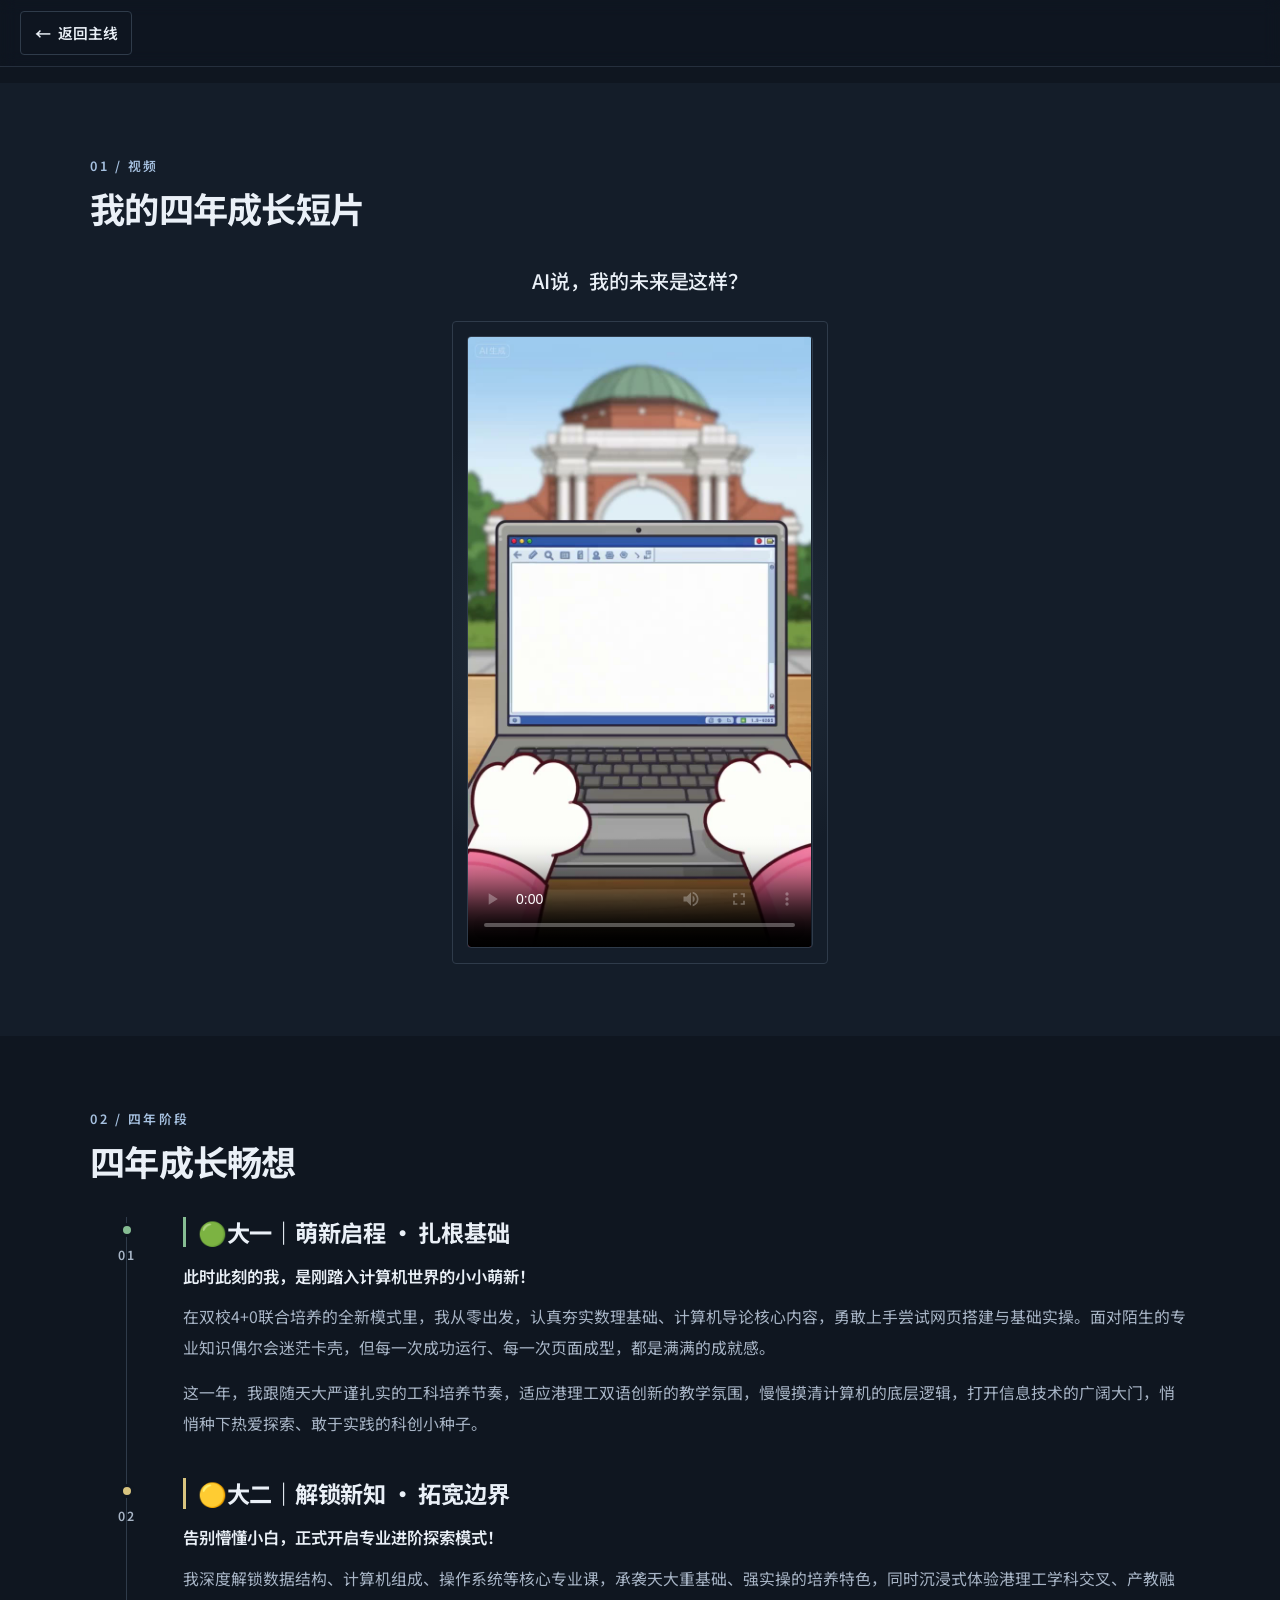
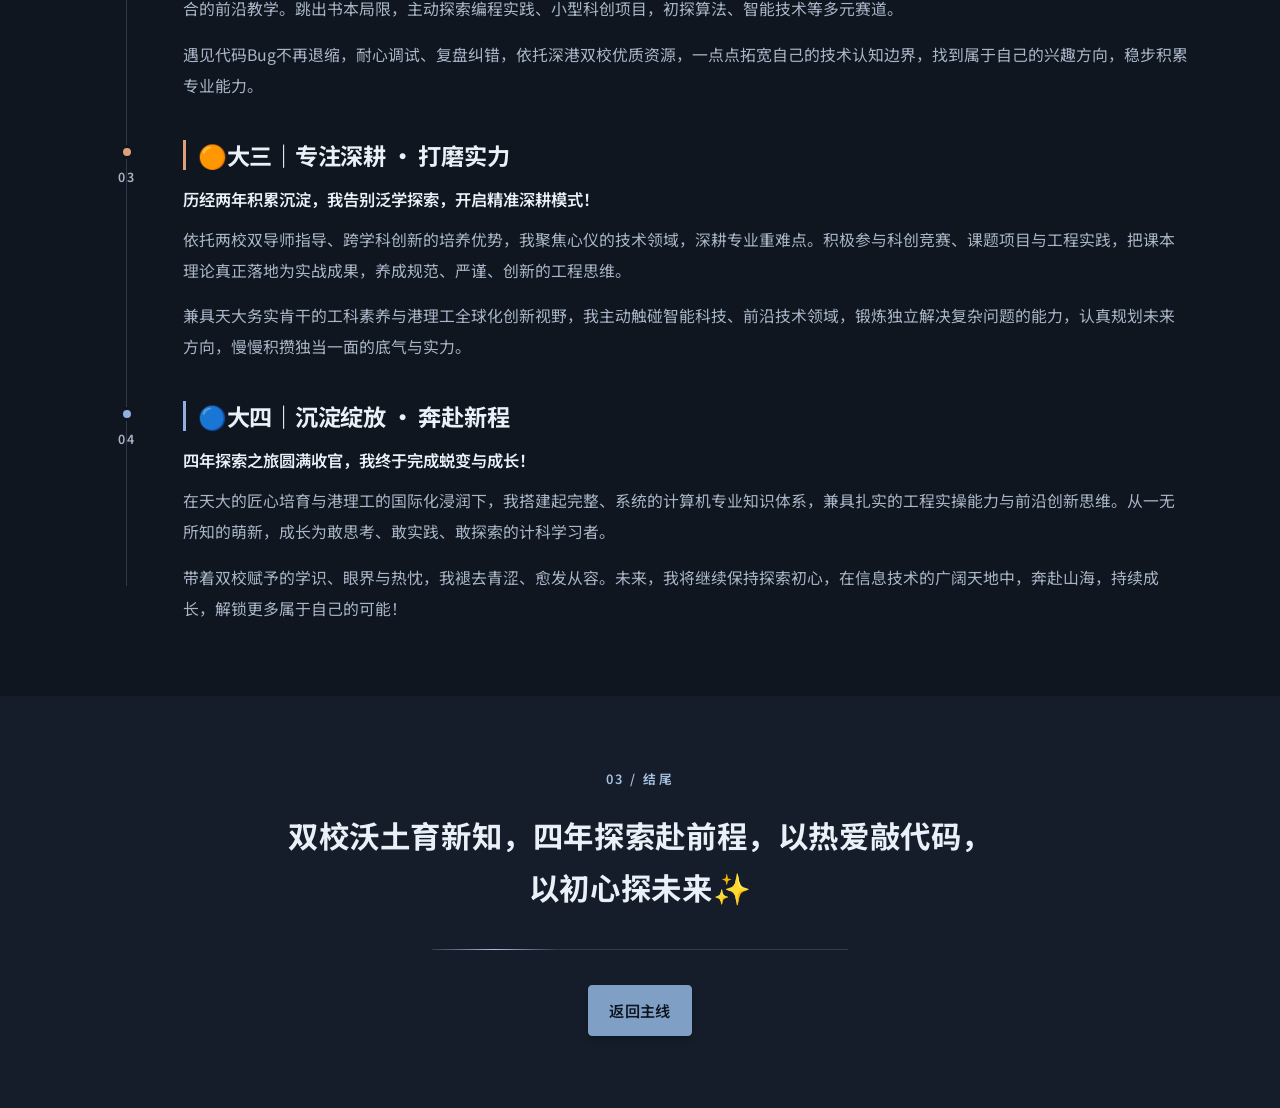
==== journey.html @ b1a8c742 "publish: V3 站点（首页含私密反馈入口） 由源代码仓库 tools/publish_site.py 按白名单组装并体检后推送： 只包含浏览器实际需要的文件，源代码、课程文档、素材归档与过程记" ====
<!DOCTYPE html>
<html lang="zh-CN">
<head>
  <meta charset="UTF-8">
  <meta name="viewport" content="width=device-width, initial-scale=1.0">
  <meta name="description" content="我的计科四年探索之旅：一段从大一萌新到大四绽放的成长畅想（成长短片 + 四年阶段介绍 + 结尾短句）。">
  <title>我的计科四年探索之旅✨ · 温梓君</title>
  <!-- Web Font：与主页面同一套（离线时回退系统字体） -->
  <link rel="preconnect" href="https://fonts.googleapis.com">
  <link rel="preconnect" href="https://fonts.gstatic.com" crossorigin>
  <link href="https://fonts.googleapis.com/css2?family=Noto+Sans+SC:wght@400;500;700;800;900&display=swap" rel="stylesheet">
  <!-- 主题首帧：与主页面共用 localStorage 的 site-theme 一个键，从主线「穿越」过来不闪色；
       副页面不设独立主题开关，主题始终跟随主线的当前选择 -->
  <script>
    (function () {
      try {
        if (localStorage.getItem("site-theme") === "light") {
          document.documentElement.setAttribute("data-theme", "light");
        }
      } catch (e) {
        /* 隐私模式 / 存储被禁用：保持默认深色 */
      }
    })();
  </script>
  <link rel="stylesheet" href="css/style.css">
  <link rel="stylesheet" href="css/journey.css">
</head>
<body class="jbody">

  <!-- 「穿越」入场柔光（纯装饰层）：动画失败时默认不可见，不会遮挡内容 -->
  <div class="jwarp" aria-hidden="true"></div>

  <!-- ========== 顶部吸顶条 ==========
       本页不在主线导航内，也没有任何指向主线其他板块的链接；
       唯一出口 = 这里的「返回主线」按钮（结尾区另有一处同款按钮）；
       按用户指示：顶栏不再显示页面标题文字，只留返回按钮 + 进度条 -->
  <div class="jbar">
    <a class="jbar__back" href="index.html#timeline">
      <span class="jbar__arrow" aria-hidden="true">←</span>返回主线
    </a>
    <span class="jprogress" id="jProgress" aria-hidden="true"></span>
  </div>

  <main class="jmain">

    <!-- ========== ① 视频（先生成 / 先展示） ========== -->
    <section class="jsec jsec--video" aria-label="四年成长短片">
      <div class="jsec__inner">
        <header class="jsec__head" data-reveal>
          <p class="jsec__step">01 / 视频</p>
          <h1 class="jsec__title">我的四年成长短片</h1>
        </header>

        <!-- 视频上方的一句引子（按用户指示新增） -->
        <p class="jvideo__say" data-reveal>AI说，我的未来是这样？</p>

        <figure class="jvideo" data-reveal>
          <div class="jvideo__frame">
            <video class="jvideo__el" controls preload="metadata" playsinline
              poster="assets/journey/journey-poster.jpg"
              aria-label="我的计科四年成长之路动画短片，30 秒，含音轨">
              <source src="assets/journey/journey-4years.mp4" type="video/mp4">
              你的浏览器不支持 HTML5 视频播放；可<a href="assets/journey/journey-4years.mp4">直接打开视频文件</a>观看。
            </video>
          </div>
        </figure>
      </div>
    </section>

    <!-- ========== ② 四年阶段介绍（文案逐字取自用户提供的原文） ========== -->
    <section class="jsec jsec--stages" aria-label="四年成长畅想">
      <div class="jsec__inner">
        <header class="jsec__head" data-reveal>
          <p class="jsec__step">02 / 四年阶段</p>
          <h2 class="jsec__title">四年成长畅想</h2>
        </header>

        <div class="jstages">

          <article class="jstage" data-grade="1" data-reveal>
            <div class="jstage__rail" aria-hidden="true">
              <span class="jstage__dot"></span>
              <span class="jstage__year">01</span>
            </div>
            <div class="jstage__body">
              <h3 class="jstage__title">🟢大一｜萌新启程 · 扎根基础</h3>
              <p class="jstage__lead">此时此刻的我，是刚踏入计算机世界的小小萌新！</p>
              <p class="jstage__text">在双校4+0联合培养的全新模式里，我从零出发，认真夯实数理基础、计算机导论核心内容，勇敢上手尝试网页搭建与基础实操。面对陌生的专业知识偶尔会迷茫卡壳，但每一次成功运行、每一次页面成型，都是满满的成就感。</p>
              <p class="jstage__text">这一年，我跟随天大严谨扎实的工科培养节奏，适应港理工双语创新的教学氛围，慢慢摸清计算机的底层逻辑，打开信息技术的广阔大门，悄悄种下热爱探索、敢于实践的科创小种子。</p>
            </div>
          </article>

          <article class="jstage" data-grade="2" data-reveal>
            <div class="jstage__rail" aria-hidden="true">
              <span class="jstage__dot"></span>
              <span class="jstage__year">02</span>
            </div>
            <div class="jstage__body">
              <h3 class="jstage__title">🟡大二｜解锁新知 · 拓宽边界</h3>
              <p class="jstage__lead">告别懵懂小白，正式开启专业进阶探索模式！</p>
              <p class="jstage__text">我深度解锁数据结构、计算机组成、操作系统等核心专业课，承袭天大重基础、强实操的培养特色，同时沉浸式体验港理工学科交叉、产教融合的前沿教学。跳出书本局限，主动探索编程实践、小型科创项目，初探算法、智能技术等多元赛道。</p>
              <p class="jstage__text">遇见代码Bug不再退缩，耐心调试、复盘纠错，依托深港双校优质资源，一点点拓宽自己的技术认知边界，找到属于自己的兴趣方向，稳步积累专业能力。</p>
            </div>
          </article>

          <article class="jstage" data-grade="3" data-reveal>
            <div class="jstage__rail" aria-hidden="true">
              <span class="jstage__dot"></span>
              <span class="jstage__year">03</span>
            </div>
            <div class="jstage__body">
              <h3 class="jstage__title">🟠大三｜专注深耕 · 打磨实力</h3>
              <p class="jstage__lead">历经两年积累沉淀，我告别泛学探索，开启精准深耕模式！</p>
              <p class="jstage__text">依托两校双导师指导、跨学科创新的培养优势，我聚焦心仪的技术领域，深耕专业重难点。积极参与科创竞赛、课题项目与工程实践，把课本理论真正落地为实战成果，养成规范、严谨、创新的工程思维。</p>
              <p class="jstage__text">兼具天大务实肯干的工科素养与港理工全球化创新视野，我主动触碰智能科技、前沿技术领域，锻炼独立解决复杂问题的能力，认真规划未来方向，慢慢积攒独当一面的底气与实力。</p>
            </div>
          </article>

          <article class="jstage" data-grade="4" data-reveal>
            <div class="jstage__rail" aria-hidden="true">
              <span class="jstage__dot"></span>
              <span class="jstage__year">04</span>
            </div>
            <div class="jstage__body">
              <h3 class="jstage__title">🔵大四｜沉淀绽放 · 奔赴新程</h3>
              <p class="jstage__lead">四年探索之旅圆满收官，我终于完成蜕变与成长！</p>
              <p class="jstage__text">在天大的匠心培育与港理工的国际化浸润下，我搭建起完整、系统的计算机专业知识体系，兼具扎实的工程实操能力与前沿创新思维。从一无所知的萌新，成长为敢思考、敢实践、敢探索的计科学习者。</p>
              <p class="jstage__text">带着双校赋予的学识、眼界与热忱，我褪去青涩、愈发从容。未来，我将继续保持探索初心，在信息技术的广阔天地中，奔赴山海，持续成长，解锁更多属于自己的可能！</p>
            </div>
          </article>

        </div>
      </div>
    </section>

    <!-- ========== ③ 结尾短句 ========== -->
    <section class="jsec jsec--outro" aria-label="结尾短句">
      <div class="jsec__inner">
        <div class="joutro">
          <p class="joutro__mark">03 / 结尾</p>
          <p class="joutro__text" data-reveal>双校沃土育新知，四年探索赴前程，以热爱敲代码，以初心探未来✨</p>
          <div class="joutro__beam" aria-hidden="true"></div>
          <p class="joutro__back" data-reveal>
            <a class="btn btn--primary" href="index.html#timeline">返回主线</a>
          </p>
        </div>
      </div>
    </section>

  </main>

  <script src="js/journey.js"></script>
</body>
</html>
---- css/style.css ----
/* ============================================================
   V1-MVP · 温梓君个人主页样式表
   风格：硬朗块状直角 · 黑白高对比 · 深色优先 + 亮色切换
   强调色：低饱和冷蓝 · 超大粗体标题 · 移动优先响应式
   Web Font：Noto Sans SC（多字重区分标题与正文）
   ============================================================ */

/* ---------- 主题变量：深色（默认） ----------
   冷蓝灰配色系统：底色为深蓝灰（不用纯黑），由沉到亮的层次依次为
   横幅 < 页面 < 交替区块 < 卡片 < 次级面，越靠上层越亮，卡片与页面拉开明显层次。
   强调色全站唯一：低饱和冷蓝。 */
:root {
  /* 层次底色（由沉到亮） */
  --color-banner-bg: #0b1119;      /* 顶部横幅：比页面再沉一档 */
  --color-bg: #0f1620;             /* 页面底：深蓝灰，非纯黑 */
  --color-bg-alt: #141d29;         /* 交替区块底 */
  --color-surface: #1c2735;        /* 卡片面：明显亮于页面底，形成层次 */
  --color-surface-2: #293645;      /* 次级面：导航悬停/气泡/头像等更凸出层 */

  /* 文字 */
  --color-text: #eaf0f7;           /* 正文：冷白，非纯白 */
  --color-text-muted: #a8b5c6;     /* 次要文字：冷灰蓝，强光可读 */

  /* 描边与阴影颜色（颜色一律走变量，亮暗主题自动切换） */
  --color-border: #2f3b4a;              /* 冷蓝灰描边 */
  --color-shadow: rgba(5, 10, 18, 0.45);        /* 深阴影：最大浮起感的扩散层 */
  --color-shadow-soft: rgba(5, 10, 18, 0.26);   /* 柔和阴影：主投影色 */
  --color-shadow-soft-2: rgba(5, 10, 18, 0.16); /* 柔和阴影：扩散色 */

  /* 强调色：低饱和冷蓝，全站唯一强调色 */
  --color-accent: #7fa0c4;
  --color-accent-strong: #a6c1e0;
  --color-accent-text: #dbe7f6;    /* 横幅文字（压在深底上） */
  --color-on-accent: #0e1621;      /* 强调色作底时的前景色 */

  /* 「关于我」四卡色相（轮12）：四个低饱和色相，只用在卡片描边 / 图标 / 悬停铺底上，
     不进入正文文字层级；亮色主题另有一套更深的取值，保证浅底与反色后可读。 */
  --about-hue-1: #a6c1e0;          /* 冷蓝：与全站强调色同族 */
  --about-hue-2: #a3c6c0;          /* 青灰 */
  --about-hue-3: #bdb4d8;          /* 淡紫灰 */
  --about-hue-4: #d3c49f;          /* 砂金灰 */

  /* 「四年探索之旅」四级标识色（轮19 副页面 journey.html）：对应四个阶段的 emoji 色相
     （🟢大一新绿 / 🟡大二暖黄 / 🟠大三橙 / 🔵大四冷蓝），只用于阶段节点圆点、
     时间刻度与阶段小标题描边，不进入正文文字层级（与 --about-hue-* 同一策略）；
     亮色主题另取更深一档，保证浅底上对比度可读。 */
  --grade-1: #86bd93;              /* 大一：新绿 */
  --grade-2: #d8c47f;              /* 大二：暖黄 */
  --grade-3: #dda079;              /* 大三：橙 */
  --grade-4: #93aee0;              /* 大四：冷蓝 */

  /* 首屏光晕与遮罩（均取自冷蓝灰，不用纯黑） */
  --color-glow: rgba(127, 160, 196, 0.30);      /* 首屏主光晕（第一层，略强但仍很弱） */
  --color-glow-2: rgba(127, 160, 196, 0.12);    /* 首屏次光晕（第二层，更弱，另一侧） */
  --color-glow-3: rgba(127, 160, 196, 0.16);    /* 首屏第三层光晕（底部补充层，轮8 流动背景用） */
  --color-overlay-strong: rgba(7, 12, 19, 0.55); /* 遮罩：底部压暗，保证贴底文字对比度 */
  --color-overlay-soft: rgba(7, 12, 19, 0.28);
  --color-overlay-mid: rgba(7, 12, 19, 0.40);   /* 遮罩：中段过渡（轮9 改为「顶部轻、中段过渡、底部重」的渐变） */

  /* 首屏弥散光块调色板（轮10，Canvas 程序化绘制）：均为 RGB 三元组，由 JS 读取，颜色仍统一走变量 */
  /* 四色霓虹（青绿 → 冷蓝 → 紫 → 品红，色相依次相邻 → 混色自然产生中间色）：暗场里缓慢移动的弥散光块 */
  --fluid-base: 15, 22, 32;        /* 流体底色（= 页面底色 #0f1620，保证与后续区块衔接） */
  --fluid-b1: 46, 214, 200;        /* 光块 1（大块）青绿：主色位，参考站亮部实测就在这个色相带 */
  --fluid-b2: 88, 146, 236;        /* 光块 2（大块）冷蓝：与全站强调色同族，做第二主色 */
  --fluid-b3: 166, 104, 244;       /* 光块 3（小块）紫：点缀，少量即够 */
  --fluid-b4: 230, 84, 198;        /* 光块 4（小块）品红：最荧光的一笔，只在角部与边缘出现 */
  --fluid-veil: 4, 7, 12;          /* 压暗罩层：四角与暗部（近黑，不用纯黑） */
  --fluid-vignette: 0.86;          /* 暗角强度刻度（曲线见 js/main.js；四角压暗继续保文字对比度） */
  --fluid-blend: lighter;          /* 深色下用叠加混合 + 荧光增亮：暗场里长出发光体（越叠越亮） */

  /* 吸顶导航（轮7 导航重设计）：默认完全透明，滚动后才出现「轻微背景 + 毛玻璃」层次 */
  --color-header-bg: rgba(15, 22, 32, 0.72);     /* 滚动后导航底：页面底 #0f1620 的 72% */
  --color-header-border: rgba(47, 59, 74, 0.72); /* 滚动后下沿细描边：比常规描边更轻 */

  /* 柔和阴影标度：低透明度 + 大模糊半径 + 双层投影，避免生硬黑边 */
  --shadow-soft-sm: 0 1px 2px var(--color-shadow-soft-2), 0 3px 10px var(--color-shadow-soft-2);
  --shadow-soft-md: 0 2px 6px var(--color-shadow-soft), 0 10px 26px var(--color-shadow-soft-2);
  --shadow-soft-lg: 0 6px 16px var(--color-shadow-soft), 0 20px 44px var(--color-shadow);

  /* 圆角标度：轻圆角，保持硬朗块状基调（0 = 直角） */
  --radius-none: 0;               /* 直角：横幅、区块、首屏徽标等大块面 */
  --radius-xs: 2px;               /* 微圆角：小标签 */
  --radius-sm: 4px;               /* 轻圆角：卡片、按钮、输入框、提示条 */
  --radius-circle: 50%;           /* 正圆：时间轴节点、思考动画圆点 */

  /* 尺寸类变量 */
  --card-pad: 1.6rem;             /* 统一卡片内边距 */
  --header-blur: 8px;             /* 滚动后导航毛玻璃模糊半径（轻微档，不抢内容） */
  --nav-underline: 2px;           /* 当前导航项细下划线的厚度 */
  --nav-offset: 4.65rem;          /* 吸顶导航实际高度（轮31 实测 73.78px，取 74.4px 略留余量）：锚点跳转目标向下偏移量 */
  --banner-h: 2.53rem;            /* 原型横幅高度（轮8 实测 40.44px）：参与首屏满屏高度计算 */
  --hero-chrome: calc(var(--nav-offset) + var(--banner-h) + 1rem); /* 首屏之上被占用的总高度：导航 + 横幅 + main 顶部留白 */
}

/* ---------- 主题变量：亮色 ----------
   底色为冷灰白（不用死白）：卡片比页面更亮，交替区块/次级面/横幅比页面更沉；
   强调色取更深的低饱和冷蓝，保证浅底上的对比度。 */
html[data-theme="light"] {
  --color-banner-bg: #e2e7ee;
  --color-bg: #eef1f6;             /* 页面底：冷灰白，非死白 */
  --color-bg-alt: #e5e9f0;
  --color-surface: #f9fbfd;        /* 卡片面：亮于页面底，冷调近白 */
  --color-surface-2: #e3e8ef;

  --color-text: #121a24;           /* 正文：冷黑，非纯黑 */
  --color-text-muted: #4c5a6b;

  --color-border: #ccd5e0;
  --color-shadow: rgba(23, 38, 60, 0.16);
  --color-shadow-soft: rgba(23, 38, 60, 0.11);
  --color-shadow-soft-2: rgba(23, 38, 60, 0.08);

  --color-accent: #33628f;
  --color-accent-strong: #264f78;
  --color-accent-text: #1b3a5c;
  --color-on-accent: #ffffff;

  /* 「关于我」四卡色相（轮12 亮色）：同四个色相压深一档，浅底上有形，反色后文字仍可读 */
  --about-hue-1: #264f78;          /* 冷蓝 */
  --about-hue-2: #2f5c57;          /* 青灰 */
  --about-hue-3: #4a4270;          /* 淡紫灰 */
  --about-hue-4: #826e49;          /* 砂金灰（轮12c 调浅一档，原 #6b5a33 偏深；白字反色仍 ≥4.5:1） */

  /* 「四年探索之旅」四级标识色（轮19 亮色）：同四个色相压深一档，浅底上有形、可读 */
  --grade-1: #2f6b45;              /* 大一：新绿 */
  --grade-2: #7a6520;              /* 大二：暖黄 */
  --grade-3: #8a5230;              /* 大三：橙 */
  --grade-4: #2f4f8f;              /* 大四：冷蓝 */

  --color-glow: rgba(51, 98, 143, 0.18);
  --color-glow-2: rgba(51, 98, 143, 0.08);
  --color-glow-3: rgba(51, 98, 143, 0.10);
  --color-overlay-strong: rgba(255, 255, 255, 0.62);
  --color-overlay-soft: rgba(255, 255, 255, 0.26);
  --color-overlay-mid: rgba(255, 255, 255, 0.34);

  /* 首屏弥散光块调色板（亮色）：四色「云影」压在浅底上 —— 亮色下改用 multiply 混合，
     否则在近白底上叠加发光会直接过曝成一片白、失去形体 */
  --fluid-base: 238, 241, 246;     /* = 亮色页面底 #eef1f6 */
  --fluid-b1: 116, 196, 190;       /* 光块 1（大块）青绿云影 */
  --fluid-b2: 148, 176, 216;       /* 光块 2（大块）冷蓝云影 */
  --fluid-b3: 178, 160, 214;       /* 光块 3（小块）紫云影 */
  --fluid-b4: 208, 166, 198;       /* 光块 4（小块）品红云影 */
  --fluid-veil: 255, 255, 255;     /* 罩层改「提亮」四角，浅色下保持通透 */
  --fluid-vignette: 0.72;          /* 暗角强度刻度（曲线见 js/main.js） */
  --fluid-blend: multiply;         /* 亮色下用乘性混合：颜色比底色深才压得住，不加荧光增亮 */

  /* 吸顶导航（亮色）：同样默认透明，滚动后是冷灰白的半透明毛玻璃 */
  --color-header-bg: rgba(238, 241, 246, 0.72);   /* 页面底 #eef1f6 的 72% */
  --color-header-border: rgba(204, 213, 224, 0.8);
}

/* ---------- 基础 ---------- */
*,
*::before,
*::after {
  box-sizing: border-box;
  margin: 0;
  padding: 0;
  border-radius: var(--radius-none); /* 默认直角：大块面保持硬朗；组件按需用 --radius-xs / --radius-sm 覆盖 */
}

html {
  scroll-behavior: auto; /* V1 不加平滑滚动（V2 美化） */
  scroll-padding-top: var(--nav-offset); /* 锚点跳转时目标内容下移，避开吸顶导航 */
}

body {
  display: flex;
  flex-direction: column;
  min-height: 100vh; /* flex sticky-footer：内容少时页脚贴底，多时跟随滚动 */
  font-family: "Noto Sans SC", -apple-system, BlinkMacSystemFont, "Segoe UI",
    "Helvetica Neue", "PingFang SC", "Microsoft YaHei", "微软雅黑", sans-serif;
  background-color: var(--color-bg);
  color: var(--color-text);
  line-height: 1.75; /* 调高正文行高，阅读更舒适 */
  font-weight: 400;
  -webkit-font-smoothing: antialiased;
  overflow-x: hidden; /* 消除页面横向滚动 */
}

/* 移动端菜单展开时锁定页面滚动（仅影响内层，不影响横向 overflow 配置） */
body.no-scroll {
  overflow: hidden;
  overflow-x: hidden;
}

/* main 弹性占满剩余高度，把 footer 推到视口底部 */
main {
  flex: 1 0 auto;
  padding-top: 1rem; /* 顶部留白：避开吸顶导航的视觉边界，锚点首屏不被压顶 */
}

a {
  color: inherit;
  text-decoration: none;
}

ul {
  list-style: none;
}

img {
  max-width: 100%;
  display: block;
}

/* 防止 grid/flex 子项因内容过宽而撑破容器（配合 overflow-x:hidden 消除横向滚动） */
.grid > *,
.about__grid > *,
.projects > *,
.nav__list > * {
  min-width: 0;
}

.visually-hidden {
  position: absolute;
  width: 1px;
  height: 1px;
  padding: 0;
  margin: -1px;
  overflow: hidden;
  clip: rect(0 0 0 0);
  white-space: nowrap;
  border: 0;
}

/* ---------- 标题层级规范（h1 > h2 > h3 > 正文） ---------- */
h1,
h2,
h3,
h4 {
  font-family: inherit;
  font-weight: 700;
  color: var(--color-text);
}

/* ---------- 顶部原型状态横幅 ---------- */
.prototype-banner {
  display: flex;
  align-items: center;
  justify-content: center;
  gap: 0.6em;
  padding: 0.55rem 1rem;
  background: var(--color-banner-bg);
  color: var(--color-accent-text);
  font-size: 0.78rem;
  font-weight: 600;
  letter-spacing: 0.06em;
  text-transform: uppercase;
  border-bottom: 1px solid var(--color-border);
}

.prototype-banner__dot {
  width: 0.5rem;
  height: 0.5rem;
  background: var(--color-accent);
  display: inline-block;
  flex: none;
}

/* ---------- Header ---------- */
/* 吸顶导航：默认完全透明（无底、无描边、无投影），首屏视觉不被压顶；
   页面滚动后由 JS 加 .is-scrolled，才出现「半透明底 + 毛玻璃 + 下沿细描边」的轻微层次 */
.header {
  position: sticky;
  top: 0;
  z-index: 100;
  background: transparent;
  border-bottom: 1px solid transparent;
  box-shadow: none;
  transition: background-color 0.22s ease, border-color 0.22s ease,
    box-shadow 0.22s ease, -webkit-backdrop-filter 0.22s ease,
    backdrop-filter 0.22s ease;
}

.header.is-scrolled {
  background: var(--color-header-bg);
  border-bottom-color: var(--color-header-border);
  -webkit-backdrop-filter: blur(var(--header-blur));
  backdrop-filter: blur(var(--header-blur));
}

/* 不支持 backdrop-filter 的浏览器：退化为不透明底，滚动后仍有层次，不会与内容糊在一起 */
@supports not ((backdrop-filter: blur(1px)) or (-webkit-backdrop-filter: blur(1px))) {
  .header.is-scrolled {
    background: var(--color-bg);
  }
}

.header__inner {
  display: flex;
  align-items: center;
  gap: 1.5rem;
  max-width: 1100px;
  margin: 0 auto;
  padding: 0.9rem 1.25rem;
}

/* 品牌区：徽标 + 字标组合（字标 = 中文名 + 细分隔竖线 + 小号拼音） */
.brand {
  display: flex;
  align-items: center;
  gap: 0.7rem;
  flex: none;
  /* 触控目标：可点面积抬到 44px（Apple HIG 建议值；WCAG 2.2 AA 最低 24px 本已达标）
     盒内内容居中，故仅增加可点高度，徽标与字标位置不变 */
  min-height: 2.75rem;
}

/* 徽标：强调色描边 + 强调色字母的线条徽标，比实心色块更轻、更像品牌标识 */
.brand__mark {
  display: inline-flex;
  align-items: center;
  justify-content: center;
  width: 2.1rem;
  height: 2.1rem;
  background: color-mix(in srgb, var(--color-accent) 16%, transparent);
  border: 1px solid var(--color-accent);
  color: var(--color-accent-strong);
  font-weight: 700;
  font-size: 0.82rem;
  letter-spacing: 0.06em;
}

.brand__name {
  font-size: 1.05rem;
  font-weight: 700;
  letter-spacing: 0.02em;
  white-space: nowrap;
}

/* 字标右半段：细分隔竖线 + 小号拼音（网页装饰内容；.brand 已有 aria-label，读屏不重复朗读） */
.brand__name::after {
  content: "WEN ZIJUN";
  margin-left: 0.7rem;
  padding-left: 0.7rem;
  border-left: 1px solid var(--color-border);
  font-size: 0.62rem;
  font-weight: 600;
  letter-spacing: 0.18em;
  color: var(--color-text-muted);
  vertical-align: 0.14em;
}

.nav {
  flex: 1;
}

.nav__list {
  display: flex;
  align-items: center;
  gap: 0.3rem;
  justify-content: center;
}

/* 导航项：去掉边框与色块，只留文字；当前项与悬停都用底部细下划线指示 */
.nav__link {
  position: relative;
  display: inline-block;
  /* 触控目标：可点高度抬到 44px（Apple HIG 建议值；WCAG 2.2 AA 最低 24px 本已达标）。
     盒高变大后文字随之上移、绝对定位的下划线随之下移，故同步把 ::after 的 bottom
     由 0.16rem 补偿到 0.4rem，保持「文字 — 下划线」间距与改动前一致 */
  min-height: 2.75rem;
  padding: 0.45rem 0.55rem;
  font-size: 0.92rem;
  font-weight: 600;
  letter-spacing: 0.02em;
  color: var(--color-text-muted);
  transition: color 0.18s ease;
}

/* 指示线：与文字左右对齐的细下划线，用 transform 展开（不占布局空间、不引起文字位移） */
.nav__link::after {
  content: "";
  position: absolute;
  left: 0.55rem;
  right: 0.55rem;
  bottom: 0.4rem;
  height: var(--nav-underline);
  background: var(--color-accent);
  transform: scaleX(0);
  transform-origin: left center;
  transition: transform 0.22s ease, background-color 0.18s ease;
}

.nav__link:hover {
  color: var(--color-text);
}

.nav__link:hover::after {
  transform: scaleX(1);
  background: color-mix(in srgb, var(--color-accent) 45%, transparent);
}

.nav__link.is-active {
  color: var(--color-accent-strong);
}

.nav__link.is-active::after {
  transform: scaleX(1);
  background: var(--color-accent);
}

.header__actions {
  display: flex;
  align-items: center;
  gap: 0.6rem;
  flex: none;
}

/* header 内的主按钮与图标按钮统一高度与圆角，形成整齐的一排控制项 */
.header__actions .btn {
  display: inline-flex;
  align-items: center;
  height: 2.3rem;
  padding: 0 1.1rem;
  font-size: 0.88rem;
  border-radius: var(--radius-sm);
}

/* ---------- 主题切换：Day/Night 天空开关（轮13） ----------
   未选中＝夜（深灰夜空轨道 + 白月 + 星野闪烁 + 云）；选中＝昼（浅蓝轨道 + 金日 + 云朵弹入）。
   视觉概念参考 @AshNolan_ 在 CodePen 的「A bunch of funky CSS3 Toggle Buttons」Day/Night Toggle
   （该 Pen 未声明许可，故本站不引用其代码，按同一视觉概念自研重写）。
   尺寸：原作为 125×70，此处等比缩小 0.526 倍以对齐顶栏控制项高度（2.3rem ≈ 36.8px），几何按比例取整。 */
.theme-switch {
  --sw-w: 4.1rem; /* 轨道宽（125 × 0.526 ≈ 65.6px） */
  --sw-h: 2.3rem; /* 轨道高 ＝ 同排按钮高度（70 × 0.526 ≈ 36.8px） */
  --sw-bd: 2.5px; /* 轨道描边（5 × 0.526 ≈ 2.6px） */
  --sw-knob: 30px; /* 月亮 / 太阳直径（56 × 0.526 ≈ 29.5px） */
  --sw-pad: 2px; /* 滑块与内壁的横向留白（4 × 0.526 ≈ 2.1px） */
  display: inline-flex;
  align-items: center;
  flex: none;
}

/* 复选框：视觉隐藏但保留可聚焦与键盘操作（原作 display:none 不可聚焦，
   本站按既有可访问性基线改为 sr-only 式隐藏，焦点态由下方 :focus-visible 规则给到轨道） */
.theme-switch__input {
  position: absolute;
  width: 1px;
  height: 1px;
  margin: -1px;
  padding: 0;
  border: 0;
  overflow: hidden;
  clip: rect(0 0 0 0);
  clip-path: inset(50%);
  white-space: nowrap;
}

.theme-switch__btn {
  position: relative;
  display: block;
  width: var(--sw-w);
  height: var(--sw-h);
  border: var(--sw-bd) solid #1c1c1c; /* 夜色描边 */
  border-radius: var(--sw-h);
  background-color: #3c4145; /* 夜空 */
  cursor: pointer;
  user-select: none;
  transition: background-color 250ms ease-in, border-color 250ms ease-in;
}

/* 圆形滑块：未选中是月亮（白瓷面 + 米白描边），选中变太阳（暖黄 + 金黄描边） */
.theme-switch__btn::before {
  content: "";
  display: block;
  position: absolute;
  top: 50%;
  left: var(--sw-pad);
  width: var(--sw-knob);
  height: var(--sw-knob);
  border-radius: 50%;
  background-color: #fff;
  border: 2.5px solid #e3e3c7;
  transform: translateY(-50%);
  transition: left 250ms ease-in, background-color 250ms ease-in, border-color 250ms ease-in;
}

/* 云朵（选中＝白天时以 bounceIn 弹入，位于轨道左半段） */
.theme-switch__btn::after {
  content: "";
  display: block;
  position: absolute;
  top: 62%;
  left: 20.5px;
  z-index: 10;
  width: 6px;
  height: 6px;
  border-radius: 50%;
  opacity: 0;
  background-color: #fff;
  box-shadow: #fff 0 0, #fff 1.5px 0, #fff 3px 0, #fff 4.5px 0, #fff 6px 0, #fff 7.5px 0,
    #fff 8.5px 0, #fff 11px -0.5px 0 0.5px, #fff 8.5px -3.5px 0 -1px, #fff 3.5px -3.5px 0 0.5px,
    #d3d3d3 0 0 0 2px, #d3d3d3 3px 0 0 2px, #d3d3d3 6px 0 0 2px, #d3d3d3 8.5px 0 0 2px,
    #d3d3d3 11px -0.5px 0 2.5px, #d3d3d3 8.5px -3.5px 0 0.5px, #d3d3d3 3.5px -3.5px 0 2.5px;
  transition: opacity 100ms ease-in;
}

/* 星野：2px 亮点 + 多点 box-shadow 组成，夜间 5s 缓慢明暗（原作 starry_star） */
.theme-switch__feature {
  display: block;
  position: absolute;
  top: 4.5px;
  left: 52.5%;
  z-index: 20;
  width: 2px;
  height: 2px;
  border-radius: 50%;
  background-color: #fff;
  box-shadow: rgba(255, 255, 255, 0.1) 15.5px -1.5px 0 0, rgba(255, 255, 255, 0.1) 6.5px 5.5px 0 -0.5px,
    #fff 20px 9.5px 0 0.5px, rgba(255, 255, 255, 0.1) 17px 18px 0 0, #fff 10.5px 12.5px 0 -1px,
    rgba(255, 255, 255, 0.1) 2.5px 20px 0 0.5px;
  animation: sw-starry-star 5s ease-in-out infinite;
  transition: opacity 250ms ease-in;
}

/* 夜间云（贴月亮的另一朵）：白天时淡出并让位（原作同位置旋转 70deg 后随父级隐藏） */
.theme-switch__feature::before {
  content: "";
  display: block;
  position: absolute;
  top: -1px;
  left: -13px;
  width: 9.5px;
  height: 9.5px;
  border-radius: 50%;
  background-color: #fff;
  border: 2.5px solid #e3e3c7;
  box-shadow: #e3e3c7 -14.5px 0 0 -1.5px, #e3e3c7 -4px 12.5px 0 -1px;
  transform-origin: -3px 130%;
  transition: left 250ms ease-in, transform 250ms ease-in;
}

@keyframes sw-starry-star {
  50% {
    background-color: rgba(255, 255, 255, 0.1);
    box-shadow: #fff 15.5px -1.5px 0 0, #fff 6.5px 5.5px 0 -0.5px,
      rgba(255, 255, 255, 0.1) 20px 9.5px 0 0.5px, #fff 17px 18px 0 0,
      rgba(255, 255, 255, 0.1) 10.5px 12.5px 0 -1px, #fff 2.5px 20px 0 0.5px;
  }
}

@keyframes sw-bounce-in {
  0% {
    opacity: 0;
    transform: scale(0.3);
  }
  50% {
    opacity: 1;
    transform: scale(1.1);
  }
  55% {
    transform: scale(1.1);
  }
  75% {
    transform: scale(0.9);
  }
  100% {
    opacity: 1;
    transform: scale(1);
  }
}

/* 白昼态：亮蓝轨道 + 太阳滑到右端 + 云朵弹入 + 星野熄灭。
   :checked 是交互真值；html[data-theme="light"] 同时命中，保证首帧（head 内联脚本已设好属性、
   而 end-of-body 的脚本尚未回填 checked）不会先显示夜色再跳成白昼 */
.theme-switch__input:checked + .theme-switch__btn,
html[data-theme="light"] .theme-switch__btn {
  background-color: #9ee3fb;
  border-color: #86c3d7;
}

.theme-switch__input:checked + .theme-switch__btn::before,
html[data-theme="light"] .theme-switch__btn::before {
  left: calc(100% - var(--sw-knob) - var(--sw-pad));
  background-color: #ffdf6d;
  border-color: #e1c348;
}

.theme-switch__input:checked + .theme-switch__btn::after,
html[data-theme="light"] .theme-switch__btn::after {
  opacity: 1;
  animation: sw-bounce-in 0.6s ease-in-out 0.1s backwards;
}

.theme-switch__input:checked + .theme-switch__btn > .theme-switch__feature,
html[data-theme="light"] .theme-switch__btn > .theme-switch__feature {
  opacity: 0;
  animation: none;
  box-shadow: rgba(255, 255, 255, 0.1) 15.5px -1.5px 0 -2px, rgba(255, 255, 255, 0.1) 6.5px 5.5px 0 -2.5px,
    #fff 20px 9.5px 0 -1.5px, rgba(255, 255, 255, 0.1) 17px 18px 0 -2px, #fff 10.5px 12.5px 0 -3px,
    rgba(255, 255, 255, 0.1) 2.5px 20px 0 -1.5px;
}

.theme-switch__input:checked + .theme-switch__btn > .theme-switch__feature::before,
html[data-theme="light"] .theme-switch__btn > .theme-switch__feature::before {
  left: 13px;
  transform: rotate(70deg);
}

/* 键盘焦点：描边画在轨道上（checkbox 已视觉隐藏，焦点需可见） */
.theme-switch__input:focus-visible + .theme-switch__btn {
  outline: 2px solid var(--color-accent-strong);
  outline-offset: 2px;
}

/* 鼠标设备上的轻量悬停反馈（触屏不做 sticky hover） */
@media (hover: hover) and (pointer: fine) {
  .theme-switch__btn:hover {
    filter: brightness(1.06);
  }
}

/* 降低动效偏好：关闭星星无限闪烁与云朵弹入，只保留静态切换 */
@media (prefers-reduced-motion: reduce) {
  .theme-switch__btn,
  .theme-switch__btn::before,
  .theme-switch__btn::after,
  .theme-switch__feature,
  .theme-switch__feature::before,
  .theme-switch__input:checked + .theme-switch__btn::after,
  html[data-theme="light"] .theme-switch__btn::after {
    transition: none;
    animation: none;
  }
}

/* ============================================================
   公共组件基类（V1.4 统一组件样式，消除重复）
   ============================================================ */

/* ---------- 卡片基类：统一背景 / 边框 / 内边距 / 轻圆角 / 柔和阴影 ---------- */
.card {
  background: var(--color-surface);
  border: 1px solid var(--color-border);
  padding: var(--card-pad);
  border-radius: var(--radius-sm);
  box-shadow: var(--shadow-soft-sm);
}

/* ---------- 标签基类：静态展示，无按钮样式 / 无 hover ---------- */
.tag {
  display: inline-block;
  padding: 0.3rem 0.7rem;
  border: 1px solid var(--color-accent);
  border-radius: var(--radius-xs);
  background: transparent;
  color: var(--color-accent-strong);
  font-size: 0.8rem;
  font-weight: 600;
  letter-spacing: 0.05em;
  text-transform: uppercase;
}

/* ---------- 按钮 ---------- */
.btn {
  display: inline-block;
  padding: 0.7rem 1.3rem;
  font-size: 0.95rem;
  font-weight: 600;
  letter-spacing: 0.02em;
  border: 1px solid var(--color-border);
  border-radius: var(--radius-sm);
  cursor: pointer;
  transition: background 0.15s ease, border-color 0.15s ease, color 0.15s ease,
    transform 0.08s ease, box-shadow 0.15s ease;
}

/* 按钮按下 / 点击反馈：轻微下沉 + 减少亮度，松手回弹 */
.btn:active {
  transform: translateY(1px);
  filter: brightness(0.94);
}

/* 键盘可访问焦点：清晰描边 */
.btn:focus-visible,
.quick-btn:focus-visible,
.nav-toggle:focus-visible,
.contact__email:focus-visible {
  outline: 2px solid var(--color-accent);
  outline-offset: 2px;
}

.btn--primary {
  background: var(--color-accent);
  color: var(--color-on-accent);
  border-color: var(--color-accent);
  box-shadow: var(--shadow-soft-sm);
}

.btn--primary:hover {
  background: var(--color-accent-strong);
  border-color: var(--color-accent-strong);
  box-shadow: var(--shadow-soft-md);
}

/* 按钮/交互控件焦点态：保证键盘与强光下可辨 */
.btn:focus-visible,
.quick-btn:focus-visible,
.nav-toggle:focus-visible {
  outline: 2px solid var(--color-accent-strong);
  outline-offset: 2px;
}

.btn--ghost {
  background: transparent;
  color: var(--color-text);
}

.btn--ghost:hover {
  border-color: var(--color-accent);
  color: var(--color-accent-strong);
}

/* ---------- 汉堡菜单按钮（移动端显示）：与主题切换按钮同一套轻量描边样式 ---------- */
.nav-toggle {
  display: none;
  flex-direction: column;
  justify-content: center;
  align-items: center;
  gap: 4px;
  width: 2.3rem;
  height: 2.3rem;
  background: transparent;
  color: var(--color-text-muted);
  border: 1px solid var(--color-border);
  border-radius: var(--radius-sm);
  cursor: pointer;
  padding: 0.5rem;
  transition: border-color 0.18s ease, background 0.18s ease, color 0.18s ease;
}

/* 三条横线跟随按钮文字色：hover 时一起变强调色 */
.nav-toggle__bar {
  display: block;
  height: 2px;
  width: 100%;
  background: currentColor;
}

/* ---------- Hero 首屏 ---------- */
/* 轮8：改为「全屏固定背景 + 贴底居中标识」的编排方式
   （借鉴 onoera.com 首页的版面手法；未复制它的任何文字 / 图片 / 视频 / 品牌 / 源码） */
.hero {
  position: relative;
  display: flex;
  align-items: flex-end;              /* 内容整体贴底对齐 */
  justify-content: center;
  min-height: calc(100svh - var(--hero-chrome)); /* 首屏正好铺满一屏：视口 − 横幅 − 导航 − 顶部留白 */
  border-bottom: 1px solid var(--color-border);
  overflow: hidden;
}

/* 背景层 1/3（轮9）：Canvas 程序化流体 —— 首选背景层，由 js/main.js 逐帧绘制，零外部素材。
   绘制分辨率只有视口的 1/4，再放大到满屏：既省算力，放大插值本身还带来柔和感（不会有硬边）。
   与 .hero::before / ::after 同为 z-index:-1，DOM 中排在 ::before 之后 → 盖住回退渐变、
   又位于 ::after（颗粒 + 遮罩）之下，所以颗粒与压暗仍然叠在流体之上。 */
.hero__canvas {
  position: fixed;                    /* 与回退层一致：视口固定，内容从它上方滑过 */
  inset: 0;
  z-index: -1;
  display: block;
  width: 100%;
  height: 100%;
  pointer-events: none;               /* 纯装饰层，不吃鼠标事件 */
}

/* Canvas 生效时，被它盖住的回退渐变层不必再跑漂移动画（省电；无 JS 时仍照常极慢流动） */
html.js-hero-canvas .hero::before {
  animation: none;
}

/* 背景层 2/3（回退层）：禁用 JS 时的首屏背景 —— 全视口固定 + 冷蓝灰静态渐变（纯 CSS，零素材） */
.hero::before {
  content: "";
  position: fixed;                    /* 固定层：背景不随内容滚动，内容从它上方滑过 */
  inset: 0;
  z-index: -1;                        /* 压在页面底色之上、正文内容之下 */
  background:
    radial-gradient(ellipse 70% 58% at 14% -14%, var(--color-glow), transparent 64%),
    radial-gradient(ellipse 52% 46% at 90% 4%, var(--color-glow-2), transparent 66%),
    radial-gradient(ellipse 76% 60% at 46% 118%, var(--color-glow-3), transparent 68%),
    var(--color-bg);
  animation: hero-aurora 48s ease-in-out infinite alternate; /* 极慢漂移：48s 一程并往返 */
  transition: background-color 0.2s ease;                    /* 跟随主题切换 */
  will-change: transform;
}

/* 背景层 3/3：均匀细底噪（SVG feTurbulence 纯代码生成，全分辨率逐像素）+ 分段遮罩
   轮9：遮罩由「满屏平铺」改为「顶部轻 → 中段透明 → 底部重」，让光块在中上部透出，
   同时把最重的一档压在贴底文字所在的下缘，继续保证文字对比度。
   轮10：这是两层胶片颗粒里的第一层（全分辨率 1px 级）；js/main.js 每帧把它的
   background-position 随机平移 1px，于是静态噪点变成「会呼吸的细颗粒」（成本只是一次合成）。
   轮10c：这一层只保留「均匀底噪」的角色，强度由 0.075 降到 0.02 —— 它与底色无关、
   会均匀抬亮纯黑底（轻微灰化），所以只让它出很小的力；颗粒「亮部更强」那部分改由
   js/main.js 在画布内用 overlay 混合叠加的亮度加权颗粒承担（纯黑处 ≈0，黑底不被抬亮）。
   注：不用 mix-blend-mode 的 DOM 层 —— Chromium 会把参与 CSS 混合的层按更低分辨率光栅化，
   实测颗粒会块化（4px 相关 lag4 0.25~0.50，普通层只有 0.05），细颗粒无法用 CSS 混合实现。 */
.hero::after {
  content: "";
  position: fixed;
  inset: 0;
  z-index: -1;
  background-image:
    url("data:image/svg+xml,%3Csvg xmlns='http://www.w3.org/2000/svg' width='160' height='160'%3E%3Cfilter id='g'%3E%3CfeTurbulence type='fractalNoise' baseFrequency='0.8' numOctaves='4' stitchTiles='stitch'/%3E%3CfeColorMatrix type='saturate' values='0'/%3E%3C/filter%3E%3Crect width='160' height='160' filter='url(%23g)' opacity='0.02'/%3E%3C/svg%3E"),
    linear-gradient(
      180deg,
      var(--color-overlay-soft) 0%,
      transparent 30%,
      var(--color-overlay-mid) 52%,
      var(--color-overlay-strong) 100%
    );
  background-repeat: repeat, no-repeat;
  background-size: 160px 160px, 100% 100%;
  background-position: var(--grain-x, 0px) var(--grain-y, 0px), 0 0;  /* 轮10：逐帧随机平移 → 细颗粒会动 */
  pointer-events: none;
}

/* 回退动效（仅无 JS 时可见）：位移 + 轻微缩放，幅度刻意很小，避免「一直在动」的观感 */
@keyframes hero-aurora {
  from {
    transform: translate3d(-1.6%, -1.1%, 0) scale(1.08);
  }
  to {
    transform: translate3d(1.7%, 1.3%, 0) scale(1.13);
  }
}

.hero__inner {
  position: relative;
  z-index: 1;                         /* 压在固定背景层之上 */
  width: 100%;                        /* 在 flex 容器里撑满可用宽度，再由 max-width 收敛 */
  max-width: 1100px;
  margin: 0 auto;
  /* 贴底版式：上留白只用于避开导航，下留白给「贴底」留呼吸（对齐参考站 68px 量级；
     轮8 实测后收紧：内容必须装得进一屏，否则「贴底」不成立） */
  padding: 1.5rem 1.25rem 2.5rem;
  text-align: center;
}

/* 首屏字母徽标：外框 + 内描边（第二层）+ 四角短标记，形成精致的 HUD 徽章感 */
.hero__avatar {
  position: relative;
  width: 6.5rem;                      /* 轮8：为首屏「贴底满屏」收高度（120 → 104px） */
  height: 6.5rem;
  display: inline-flex;
  align-items: center;
  justify-content: center;
  background: var(--color-surface-2);
  border: 1px solid var(--color-border);
  margin-bottom: 1.25rem;
}

/* 第二层描边：外框内留白一圈的强调色细线 */
.hero__avatar::before {
  content: "";
  position: absolute;
  inset: 4px;
  border: 1px solid var(--color-accent);
  opacity: 0.5;
  pointer-events: none;
}

/* 四角短标记：延续硬朗直角，围出徽章轮廓 */
.hero__avatar::after {
  content: "";
  position: absolute;
  inset: -8px;
  opacity: 0.85;
  pointer-events: none;
  background-image:
    linear-gradient(var(--color-accent), var(--color-accent)),
    linear-gradient(var(--color-accent), var(--color-accent)),
    linear-gradient(var(--color-accent), var(--color-accent)),
    linear-gradient(var(--color-accent), var(--color-accent)),
    linear-gradient(var(--color-accent), var(--color-accent)),
    linear-gradient(var(--color-accent), var(--color-accent)),
    linear-gradient(var(--color-accent), var(--color-accent)),
    linear-gradient(var(--color-accent), var(--color-accent));
  background-repeat: no-repeat;
  background-size:
    12px 2px, 2px 12px,
    12px 2px, 2px 12px,
    12px 2px, 2px 12px,
    12px 2px, 2px 12px;
  background-position:
    left top, left top,
    right top, right top,
    left bottom, left bottom,
    right bottom, right bottom;
}

.hero__avatar-text {
  font-size: 2rem;
  font-weight: 700;
  letter-spacing: 0.02em;
  color: var(--color-accent-strong);
}

.hero__eyebrow {
  font-size: 0.8rem;
  font-weight: 600;
  letter-spacing: 0.14em;
  text-transform: uppercase;
  color: var(--color-accent-strong);
  margin-bottom: 0.75rem;
}

/* 超大标题：首屏第一视觉中心 —— 更大字号 + 更紧字距 + 更密行高（字重仍守 700 规范） */
.hero__title {
  /* 贴底主视觉：超大字号；受屏宽（8vw）与屏高（15vh）双重约束，
     取两者较小值 —— 高屏上尽量大，矮屏自动收敛，保证首屏文字不被挤出折线；
     轮11 起整体下调约 12%（15vw/17vh → 13.5vw/15vh，上限 10.5rem → 9.3rem），让名字与副标题更和谐；
     轮17 起标题由 3 字（温梓君）改为 8 字（温梓君的探索之境）—— 这行字必须【单行】放下，
     按容器反推单行上限：内容宽 1060px ÷ 8 字 ÷ 0.95em/字 ≈ 139px；
     首轮按「下调约 8%」取 7.7rem（123.2px），用户复核后要求「再小一点」，
     故整体再 ×0.8：上限 6.75rem（108px，较 V2.16 −20%；1440 档墨迹 820.8 / 1060px，余量 239px）；
     屏宽系数 10vw → 8vw、下限 1.9rem → 1.5rem（320 档 7.6 × 25.6 = 194.6 ≤ 280px，仍单行） */
  font-size: clamp(1.5rem, min(8vw, 15vh), 6.75rem);
  font-weight: 700;
  line-height: 0.98;
  letter-spacing: -0.05em;
  margin-bottom: 1rem;
}

/* 副标题：强调色 + 略收紧字距，与正文拉开层次 */
.hero__tagline {
  display: block;
  font-size: clamp(1.35rem, 4.2vw, 2.1rem);
  font-weight: 600;
  letter-spacing: -0.02em;
  color: var(--color-accent);
  margin-top: 0.4rem;
}

.hero__intro {
  max-width: 58rem;                  /* 轮17：开场引言由 56 字增至 92 字 —— 行宽 46rem → 58rem，
                                        让桌面 1440 / 1024 仍收在 2 行（58rem = 928px ≤ 内容宽 1060px），
                                        以抵消标题字号下调带来的高度变化，保住首屏「一屏装完」 */
  margin-inline: auto;               /* 贴底居中版式：说明文案随主视觉一起居中 */
  font-size: 1.15rem;
  color: var(--color-text-muted);
  margin-bottom: 1.25rem;
}

.hero__meta {
  margin-bottom: 1.5rem;
}

.status-tag {
  display: inline-block;
  padding: 0.45rem 0.9rem;
  background: var(--color-surface);
  border: 1px solid var(--color-border);
  border-radius: var(--radius-xs);
  font-size: 0.95rem;
  font-weight: 600;
  color: var(--color-accent-text);
  letter-spacing: 0.02em;
}

.hero__actions {
  display: flex;
  flex-wrap: wrap;
  justify-content: center;           /* 贴底居中版式：按钮组居中 */
  gap: 0.8rem;
}

/* 首屏按钮：主按钮实心加重、次按钮强调色描边，两者明显分层 */
.hero__actions .btn {
  padding: 0.85rem 1.6rem;
  font-size: 1rem;
}

.hero__actions .btn--primary {
  box-shadow: var(--shadow-soft-md);
}

.hero__actions .btn--ghost {
  background: transparent;
  border-color: var(--color-accent);
  color: var(--color-accent-strong);
}

.hero__actions .btn--ghost:hover {
  background: color-mix(in srgb, var(--color-accent) 14%, transparent);
  border-color: var(--color-accent);
  color: var(--color-accent-strong);
}

/* 首屏入场：内容按顺序淡入上浮（一次性，不循环） */
@keyframes hero-rise {
  from {
    opacity: 0;
    transform: translateY(22px);
  }
  to {
    opacity: 1;
    transform: translateY(0);
  }
}

.hero__inner > * {
  animation: hero-rise 0.72s cubic-bezier(0.22, 0.68, 0.35, 1) both;
}

.hero__inner > *:nth-child(1) {
  animation-delay: 0.05s;
}

.hero__inner > *:nth-child(2) {
  animation-delay: 0.13s;
}

.hero__inner > *:nth-child(3) {
  animation-delay: 0.21s;
}

.hero__inner > *:nth-child(4) {
  animation-delay: 0.29s;
}

.hero__inner > *:nth-child(5) {
  animation-delay: 0.37s;
}

.hero__inner > *:nth-child(6) {
  animation-delay: 0.45s;
}

/* 尊重系统「减少动效」偏好：关闭入场动画，内容直接呈现 */
@media (prefers-reduced-motion: reduce) {
  .hero__inner > * {
    animation: none;
  }

  /* 首屏背景的极慢漂移同样关闭，只保留静态渐变 */
  .hero::before {
    animation: none;
  }

  /* 导航高亮下划线不做展开动效，直接呈现 */
  .nav__link::after {
    transition: none;
  }
}

/* ---------- 通用 Section ---------- */
.section {
  padding: 5.5rem 1.25rem;
  border-bottom: 1px solid var(--color-border);
  /* 轮8：显式给出不透明底色，遮挡首屏的固定背景层，避免它穿透到后续区块 */
  background-color: var(--color-bg);
}

.section--alt {
  background: var(--color-bg-alt);
}

.section__inner {
  max-width: 1100px;
  margin: 0 auto;
}

.section__head {
  margin-bottom: 3rem;
  border-bottom: 3px solid var(--color-text);
  padding-bottom: 1.2rem;
}

/* 大号中文主标题 + 小号英文副标题 */
.section__title {
  font-size: clamp(2rem, 6vw, 3rem);
  font-weight: 700;
  letter-spacing: -0.02em;
  line-height: 1.1;
  display: flex;
  align-items: baseline;
  flex-wrap: wrap;
  gap: 0.6rem;
}

.section__eyebrow {
  font-size: clamp(0.95rem, 2.6vw, 1.25rem);
  font-weight: 500;
  letter-spacing: 0.1em;
  text-transform: uppercase;
  color: var(--color-accent-strong);
}

.section__lead {
  font-size: 1.1rem;
  color: var(--color-text-muted);
  max-width: 52rem;
  margin-bottom: 1.5rem;
}

/* 长段落拆分后的相邻段落间距（V1.2 内容信息层） */
.section__lead + .section__lead {
  margin-top: -0.7rem;
}

/* ---------- 关于我 ---------- */
.about__grid {
  display: grid;
  grid-template-columns: repeat(4, 1fr);
  gap: 1.25rem;
  /* 轮12b：四张卡文案行数不同，内容高度天然不等（移动单栏时 252.64 / 193.70，
     平板两列时 226.77 / 193.70）→ 用户反馈的「格式不统一」。auto-rows 全部取 1fr
     后，同一网格内的每一行等高（= 该视口下最高那张卡的自然高度），描边横竖比例随之
     统一。桌面单行四卡的自然高度本来就相等（278.52），故 ≥1200px 观感零变化。 */
  grid-auto-rows: 1fr;
  /* 轮12：本区块自带独立层叠上下文，让卡片描边层（z-index:-1）刚好压在
     「区块底色之上、卡片底色之下」。区块底色是不透明的，否则描边会被它整个盖住。 */
  isolation: isolate;
}

/* 轮12：四张卡按序各取一个低饱和色相。色相只作用在描边 / 图标 / 悬停铺底三处，
   标签文字沿用全站强调色 —— 避免四个色相同时进入文字层级，层级反而变乱。 */
.about__grid > .about-card:nth-child(1) {
  --about-accent: var(--about-hue-1);
}

.about__grid > .about-card:nth-child(2) {
  --about-accent: var(--about-hue-2);
}

.about__grid > .about-card:nth-child(3) {
  --about-accent: var(--about-hue-3);
}

.about__grid > .about-card:nth-child(4) {
  --about-accent: var(--about-hue-4);
}

/* 轮12 悬停效果：默认态一圈「错位斜切描边」，悬停时描边转正对齐 + 强调色铺满整卡 + 文字反色。
   视觉机制借鉴自公开的 CodePen 作品（原作者 MDJAmin），此处为站点自有实现，出处见 docs 致谢。 */
.about-card {
  position: relative;
  transition: background-color 0.45s ease, border-color 0.45s ease;
}

/* 描边层：上下一对（比卡片窄 + 上下倾斜）与左右一对（比卡片高 + 左右倾斜）。
   压在卡片底色之下 → 只在卡片之外露出，形成错位斜切框。 */
.about-card::before,
.about-card::after {
  content: "";
  position: absolute;
  z-index: -1;
  pointer-events: none; /* 纯装饰层，不吃鼠标事件 */
  transition: top 0.45s ease, right 0.45s ease, bottom 0.45s ease, left 0.45s ease,
    transform 0.45s ease;
}

.about-card::before {
  top: -0.4rem;
  right: 3rem;
  bottom: -0.4rem;
  left: 3rem;
  border-top: 2px solid var(--about-accent);
  border-bottom: 2px solid var(--about-accent);
  transform: skewY(15deg);
}

.about-card::after {
  top: 3.6rem;
  right: -0.4rem;
  bottom: 3.6rem;
  left: -0.4rem;
  border-left: 2px solid var(--about-accent);
  border-right: 2px solid var(--about-accent);
  transform: skew(15deg);
}

/* 图标块：纯装饰（HTML 内 aria-hidden），形状语言与站内一致（直角 + 描边） */
.about-card__icon {
  display: flex;
  align-items: center;
  justify-content: center;
  width: 2.6rem;
  height: 2.6rem;
  margin-bottom: 0.85rem;
  color: var(--about-accent);
  border: 1px solid var(--about-accent);
  border-radius: var(--radius-xs);
  transition: background-color 0.45s ease, border-color 0.45s ease, color 0.45s ease;
}

.about-card__icon svg {
  display: block;
  width: 1.4rem;
  height: 1.4rem;
}

/* 关于我卡：基础样式由 .card 提供 */
.about-card__label {
  font-size: 0.8rem;
  font-weight: 700;
  letter-spacing: 0.12em;
  text-transform: uppercase;
  color: var(--color-accent-strong);
  margin-bottom: 0.7rem;
  transition: color 0.45s ease;
}

.about-card__text {
  font-size: 0.98rem;
  color: var(--color-text-muted);
  line-height: 1.65;
  transition: color 0.45s ease;
}

.about-card__text + .about-card__text {
  margin-top: 0.45rem;
}

/* 悬停态：只在「确实能用鼠标悬停」的设备上启用。触屏与键盘不触发，
   但卡片内容在静态下本来就完整可读 —— 该效果是纯装饰，不承载信息。 */
@media (hover: hover) and (pointer: fine) {
  .about-card:hover {
    background: var(--about-accent);
    border-color: var(--about-accent);
  }

  /* 斜切描边转正 + 向卡片边缘收紧对位 */
  .about-card:hover::before {
    right: 2.4rem;
    left: 2.4rem;
    transform: skewY(0deg);
  }

  .about-card:hover::after {
    top: 2.4rem;
    bottom: 2.4rem;
    transform: skew(0deg);
  }

  /* 图标块反相：色相铺满整卡后，图标块改用前景色作底、图形换回色相 */
  .about-card:hover .about-card__icon {
    background: var(--color-on-accent);
    border-color: var(--color-on-accent);
    color: var(--about-accent);
  }

  .about-card:hover .about-card__label,
  .about-card:hover .about-card__text {
    color: var(--color-on-accent);
  }
}

/* 触屏态（轮27）：手机上不存在 hover，改为「按住时出现同款效果、松手还原」。
   这里的 :active 与上面 @media (hover: hover) 的 :hover 逐项等价
   （强调色铺满 + 斜切描边转正 + 图标反相 + 文字反色），过渡时长沿用卡片原有 0.45s。
   cursor: pointer 只是让 iOS / Android 把卡片视作可点元素以触发 :active
   （触屏不显示光标，不影响观感）；-webkit-tap-highlight-color 关掉系统高亮块，
   避免按住时再叠一层半透明遮罩。电脑端（hover: hover）不受本块任何影响。
   思路与第四节魔法卡的触屏处理（@media (hover: none)）一致：只在触屏上生效。 */
@media (hover: none) {
  .about-card {
    cursor: pointer;
    -webkit-tap-highlight-color: transparent;
  }

  .about-card:active {
    background: var(--about-accent);
    border-color: var(--about-accent);
  }

  .about-card:active::before {
    right: 2.4rem;
    left: 2.4rem;
    transform: skewY(0deg);
  }

  .about-card:active::after {
    top: 2.4rem;
    bottom: 2.4rem;
    transform: skew(0deg);
  }

  .about-card:active .about-card__icon {
    background: var(--color-on-accent);
    border-color: var(--color-on-accent);
    color: var(--about-accent);
  }

  .about-card:active .about-card__label,
  .about-card:active .about-card__text {
    color: var(--color-on-accent);
  }
}

/* 尊重系统「减少动效」偏好：悬停的状态变化保留（仍可辨认），只去掉过渡过程。
   必须写在本节规则之后 —— 同优先级下，后出现的规则生效。 */
@media (prefers-reduced-motion: reduce) {
  .about-card,
  .about-card::before,
  .about-card::after,
  .about-card__icon,
  .about-card__label,
  .about-card__text {
    transition: none;
  }
}

/* ---------- 我的计科四年探索之旅（轮19：原「学习轨迹」板块改为入口） ----------
   本次改动（USR-30）：① 板块改名「我的计科四年探索之旅✨」；
   ② 新增板块引言（文案由用户提供；排版复用 .section__lead，仅调整段间距与行高）；
   ③ 引言下方新增圆形「穿越」按钮 → 点击进入独立副页面 journey.html
      （副页面不在主线导航内，只能由本按钮进入，并由副页面内的「返回主线」按钮返回本板块）；
   ④ 原 4 张时间轴卡（大一现阶段 / 大一剩余 / 大二 / 大学未来）按用户指示移除，
      四年内容改由副页面承载（旧内容仍可在 git 历史与 docs/归档 中查到）。
   按钮是全站唯一「正圆」交互控件（复用 --radius-circle）：视觉上做成一道时间通道 ——
   双层光环向外扩散 + 核心柔光呼吸，纯 CSS 关键帧、零依赖、零素材、无 JS 参与。
   prefers-reduced-motion 下动画全部停止，静态光环与描边仍在（信息与可点性不减）。 */
.journey__intro {
  line-height: 1.95;
  margin-bottom: 2.8rem;
}

/* 入口区：引言下方居中排布圆形「穿越」按钮（用户指示：按钮下方不再有说明文字） */
.journey__gate {
  display: flex;
  flex-direction: column;
  align-items: center;
  gap: 1.1rem;
}

/* 圆形「穿越」按钮 */
.journey__portal {
  position: relative;
  display: inline-flex;
  align-items: center;
  justify-content: center;
  width: 9.5rem;
  height: 9.5rem;
  border: 1px solid var(--color-accent);
  border-radius: var(--radius-circle);
  background: radial-gradient(circle at 50% 30%,
    var(--color-surface-2) 0%, var(--color-surface) 58%, var(--color-bg-alt) 100%);
  color: var(--color-accent-text);
  font-size: 1.3rem;
  font-weight: 700;
  letter-spacing: 0.16em;
  padding-left: 0.16em;              /* 字距补偿：让「穿越」二字在圆内视觉居中 */
  text-decoration: none;
  box-shadow: var(--shadow-soft-md);
  transition: transform 0.25s ease, border-color 0.25s ease, box-shadow 0.25s ease;
}

/* 悬停 / 键盘聚焦：描边提亮 + 抬升一档阴影 + 轻微放大（动画只跑在子层，缩放不受冲突） */
.journey__portal:hover,
.journey__portal:focus-visible {
  transform: scale(1.045);
  border-color: var(--color-accent-strong);
  box-shadow: var(--shadow-soft-lg);
}

/* 按钮文字：压在光环层之上 */
.journey__portal-text {
  position: relative;
  z-index: 1;
}

/* 双层扩散光环：向外扩张并淡出，暗示「通道开启」 */
.journey__ring {
  position: absolute;
  inset: -1px;
  border: 1px solid var(--color-accent);
  border-radius: var(--radius-circle);
  opacity: 0;
  pointer-events: none;
  animation: journey-ring 4.8s ease-out infinite;
}

.journey__ring--2 {
  animation-delay: 2.4s;
}

/* 核心柔光：缓慢呼吸，让圆盘有生命感（颜色取全站光晕变量） */
.journey__glow {
  position: absolute;
  inset: -40%;
  border-radius: var(--radius-circle);
  background: radial-gradient(circle, var(--color-glow) 0%, transparent 68%);
  pointer-events: none;
  animation: journey-glow 6s ease-in-out infinite;
}

@keyframes journey-ring {
  0% {
    transform: scale(1);
    opacity: 0.55;
  }

  70%,
  100% {
    transform: scale(1.5);
    opacity: 0;
  }
}

@keyframes journey-glow {
  0%,
  100% {
    opacity: 0.5;
  }

  50% {
    opacity: 1;
  }
}

/* ---------- 项目 / 作品 ---------- */
.projects {
  display: grid;
  grid-template-columns: repeat(auto-fit, minmax(300px, 1fr)); /* 桌面多列，手机自动单列 */
  gap: 1.25rem;
}

/* 项目卡：基础样式由 .card 提供 */
.project-card__tags {
  display: flex;
  flex-wrap: wrap;
  gap: 0.5rem;
  margin-bottom: 1.1rem;
}

/* 项目标签：基础样式由 .tag 提供；仅微调尺寸，静态展示 */
.project-tag {
  padding: 0.22rem 0.6rem;
  font-size: 0.78rem;
}

.project-card__title {
  font-size: 1.6rem;
  font-weight: 700;
  letter-spacing: -0.01em;
  margin-bottom: 0.7rem;
}

.project-card__desc {
  font-size: 1rem;
  color: var(--color-text-muted);
  line-height: 1.65;
  margin-bottom: 0.9rem;
}

.project-card__desc + .project-card__desc {
  margin-top: -0.35rem;
}

.project-card__note {
  font-size: 0.88rem;
  color: var(--color-accent-strong);
  font-weight: 600;
}

/* 轮21：原「观点随笔 Thoughts」板块（含 .thoughts / .thoughts__text / .thoughts__text + .thoughts__text
   / .thoughts__ref / .card--magic.thoughts 共 5 组样式）已随板块整体删除，此处不再保留死样式。 */

/* ---------- 魔法卡片（轮14 起；现仅「项目 / 作品」板块使用 —— 轮15 起「技能 & 兴趣」改用 Bento、
   轮21 起原「观点随笔」板块已整体删除） ----------
   出处：Magic UI「Magic Card」（组件页 magicui.design/docs/components/magic-card，
   注册表 magicui.design/r/magic-card.json；仓库许可 MIT，Copyright (c) Magic UI）。
   本站零依赖、无构建：只借鉴其视觉机制（指针跟随的描边光带 + 卡面光晕），代码为自研重写，
   不引入其 motion / next-themes / Tailwind / shadcn 依赖，也不复制其源码。
   机制：js/main.js 把指针相对卡片左上角的坐标写进两个自定义属性（--mg-x / --mg-y），
   卡片用「双层背景 + 双裁剪盒」把 1px 描边画成跟随指针的冷蓝 → 青渐变光带：
     ① linear-gradient(--color-surface) padding-box —— 卡面底色（裁到内边界，中间不透光）
     ② radial-gradient(circle at 指针位置) border-box —— 只露在 1px 的描边环上
   描边必须透明（border-color: transparent）才能看见 ② —— 因为 border 永远画在背景之上。
   静默态（指针不在卡上）：--mg-x/--mg-y 停在卡外（-400px），② 的最外圈正好是 --color-border，
   所以不 hover 时视觉与普通卡片完全一致；卡面光晕（::after）默认 opacity: 0。 */
.card--magic {
  /* 光带 / 光晕取值：暗色主题 = 冷蓝 → 青（低饱和；亮色主题另有一套，见本块末尾） */
  --mg-size: 190px;                        /* 光带半径：越小越像一小段亮边 */
  --mg-from: rgba(127, 160, 196, 0.9);     /* 光带起点：冷蓝（= --color-accent #7fa0c4） */
  --mg-to: rgba(86, 190, 196, 0.6);        /* 光带终点：青 */
  --mg-glow: rgba(127, 160, 196, 0.14);    /* 卡面光晕：很淡的一层冷蓝 */
  --mg-glow-end: rgba(127, 160, 196, 0);   /* 光晕外圈：同色透明（不用 transparent，避免插值发灰） */
  --mg-x: -400px;                          /* 指针 x（卡内坐标；-400px = 卡外 = 静默态） */
  --mg-y: -400px;

  position: relative;                      /* ::after 光晕的定位基准（绝对定位的包含块 = padding box） */
  isolation: isolate;                      /* 自建层叠上下文：光晕用 z-index:-1 就能压在卡面之上、文字之下 */
  border-color: transparent;               /* 让描边光带（border-box 背景）透出来 */
  background:
    linear-gradient(var(--color-surface) 0 0) padding-box,
    radial-gradient(
      var(--mg-size) circle at var(--mg-x) var(--mg-y),
      var(--mg-from),
      var(--mg-to),
      var(--color-border) 100%
    ) border-box;
}

/* 卡面光晕：独立伪元素才能只对 opacity 做过渡 —— 位置每帧跟随，不受过渡拖尾影响 */
.card--magic::after {
  content: "";
  position: absolute;
  inset: 0;                                /* = 描边内侧（padding box），左侧强调边等描边不被盖住 */
  z-index: -1;                             /* 卡面之上、卡片内容之下 */
  border-radius: calc(var(--radius-sm) - 1px); /* 内边界圆角 = 外圆角 − 描边宽 */
  background: radial-gradient(
    var(--mg-size) circle at var(--mg-x) var(--mg-y),
    var(--mg-glow),
    var(--mg-glow-end) 100%
  );
  opacity: 0;
  transition: opacity 0.28s ease;
  pointer-events: none;                    /* 纯装饰层：不挡文字选择与链接点击 */
}

.card--magic:hover::after,
.card--magic.is-magic-active::after {      /* 触屏轻触时由 js/main.js 临时挂 is-magic-active */
  opacity: 1;
}

/* 亮色主题：光带 / 光晕改用压深一档的同色相（冷蓝 → 青灰），在近白卡面上有形 */
html[data-theme="light"] .card--magic {
  --mg-from: rgba(38, 79, 120, 0.75);      /* = 亮色 --color-accent-strong #264f78 */
  --mg-to: rgba(47, 92, 87, 0.5);          /* = 亮色 --about-hue-2 #2f5c57（青灰） */
  --mg-glow: rgba(38, 79, 120, 0.10);
  --mg-glow-end: rgba(38, 79, 120, 0);
}

/* 轮21：原「观点随笔」卡的 4px 左侧强调边覆盖规则（.card--magic.thoughts）已随板块删除；
   魔法卡片现在只服务「项目 / 作品」板块的卡片。 */

/* 无 hover 的触屏：不做「指针跟随」（轻触出光由 .is-magic-active 负责），
   避免 Chrome 移动端把首次点击的 :hover 粘住导致光带停在旧位置；
   :not(.is-magic-active) 保证触屏轻触期间（浏览器同时给 :hover）光晕仍亮 */
@media (hover: none) {
  .card--magic:hover:not(.is-magic-active)::after {
    opacity: 0;
  }
}

/* 无障碍：偏好减少动效时关掉光晕淡入淡出（光带本身是状态变化，非动画，保留） */
@media (prefers-reduced-motion: reduce) {
  .card--magic::after {
    transition: none;
  }
}

/* ---------- 聊天 Demo ---------- */
.chat__notice {
  font-size: 0.8rem;
  font-weight: 600;
  letter-spacing: 0.05em;
  text-transform: uppercase;
  color: var(--color-accent-strong);
  border: 1px solid var(--color-accent);
  border-radius: var(--radius-xs);
  padding: 0.5rem 0.9rem;
  margin-bottom: 1.5rem;
  display: inline-block;
}

.chat__stream {
  background: var(--color-surface);
  border: 1px solid var(--color-border);
  border-radius: var(--radius-sm);
  box-shadow: var(--shadow-soft-sm);
  min-height: 16rem;
  max-height: 24rem;
  overflow-y: auto;
  padding: 1.25rem;
  display: flex;
  flex-direction: column;
  gap: 0.9rem;
  margin-bottom: 1rem;
}

.msg {
  max-width: 78%;
  padding: 0.8rem 1rem;
  border: 1px solid var(--color-border);
  border-radius: var(--radius-sm);
  font-size: 0.95rem;
  line-height: 1.6;
}

/* “正在思考”加载态 */
.msg--thinking {
  display: flex;
  align-items: center;
  gap: 0.6rem;
}

.msg__label {
  font-size: 0.9rem;
  color: var(--color-text-muted);
}

.thinking {
  display: inline-flex;
  gap: 4px;
}

.thinking span {
  width: 6px;
  height: 6px;
  border-radius: var(--radius-circle);
  background: var(--color-accent);
  animation: thinking-pulse 1.1s infinite ease-in-out;
}

.thinking span:nth-child(2) {
  animation-delay: 0.18s;
}

.thinking span:nth-child(3) {
  animation-delay: 0.36s;
}

@keyframes thinking-pulse {
  0%,
  80%,
  100% {
    opacity: 0.3;
    transform: translateY(0);
  }
  40% {
    opacity: 1;
    transform: translateY(-3px);
  }
}

.msg--ai {
  align-self: flex-start;
  background: var(--color-surface-2);
  border-left: 3px solid var(--color-accent);
}

.msg--user {
  align-self: flex-end;
  background: var(--color-accent);
  color: var(--color-on-accent);
  border-color: var(--color-accent);
}

.chat__quick {
  display: flex;
  flex-wrap: wrap;
  gap: 0.5rem;
  margin-bottom: 1rem;
}

.quick-btn {
  padding: 0.4rem 0.75rem;
  background: transparent;
  border: 1px solid var(--color-border);
  border-radius: var(--radius-sm);
  color: var(--color-text-muted);
  font-size: 0.85rem;
  cursor: pointer;
  transition: border-color 0.15s ease, color 0.15s ease, transform 0.08s ease;
}

.quick-btn:hover {
  border-color: var(--color-accent);
  color: var(--color-text);
}

.quick-btn:active {
  transform: translateY(1px);
  filter: brightness(0.94);
}

/* 汉堡按钮的悬停反馈（描边变强调色 + 淡淡填充 + 图标变色） */
.nav-toggle:hover {
  border-color: var(--color-accent);
  background: color-mix(in srgb, var(--color-accent) 10%, transparent);
  color: var(--color-accent-strong);
}

.nav-toggle:active {
  transform: translateY(1px);
  filter: brightness(0.94);
}

/* 联系邮箱（按钮样式）悬停 / 点击反馈 */
.contact__email:hover {
  background: var(--color-accent-strong);
  border-color: var(--color-accent-strong);
  color: var(--color-on-accent);
}

.contact__email:active {
  transform: translateY(1px);
  filter: brightness(0.94);
}

.quick-btn:hover {
  border-color: var(--color-accent);
  color: var(--color-accent-strong);
}

.chat__form {
  display: flex;
  gap: 0.6rem;
}

.chat__input {
  flex: 1;
  min-width: 0; /* 轮12d：flex 子项默认 min-width:auto 不缩到内容最小宽 → 320px 视口溢出 34px，需显式归零 */
  padding: 0.7rem 0.9rem;
  background: var(--color-surface);
  border: 1px solid var(--color-border);
  border-radius: var(--radius-sm);
  color: var(--color-text);
  font-size: 0.98rem;
  font-family: inherit;
}

.chat__input:focus {
  outline: none;
  border-color: var(--color-accent);
}

.chat__send {
  flex: none;
}

/* ---------- 联系我 ---------- */
.contact {
  text-align: left;
}

.contact__text {
  font-size: 1.15rem;
  color: var(--color-text-muted);
  margin-bottom: 1.4rem;
}

.contact__email {
  font-weight: 600;
  font-size: 1.05rem;
}

/* 联系区：邮箱 + 一键复制并排 */
.contact__row {
  display: flex;
  flex-wrap: wrap;
  gap: 0.75rem;
  align-items: center;
}

.copy-email {
  font-size: 0.9rem;
}

/* 全局提示 toast（复制成功等）：浮层，用最大档柔和阴影 */
.toast {
  position: fixed;
  left: 50%;
  bottom: 2rem;
  transform: translate(-50%, 1.2rem);
  background: var(--color-surface);
  color: var(--color-text);
  border: 1px solid var(--color-accent);
  border-radius: var(--radius-sm);
  box-shadow: var(--shadow-soft-lg);
  padding: 0.7rem 1.3rem;
  font-size: 0.95rem;
  font-weight: 600;
  z-index: 1000;
  opacity: 0;
  pointer-events: none;
  transition: opacity 0.2s ease, transform 0.2s ease;
}

.toast.is-visible {
  opacity: 1;
  transform: translate(-50%, 0);
}

/* ---------- Footer ---------- */
.footer {
  background: var(--color-banner-bg);
  border-top: 1px solid var(--color-border);
  padding: 2.5rem 1.25rem;
}

.footer__inner {
  max-width: 1100px;
  margin: 0 auto;
}

.footer__version {
  font-size: 0.9rem;
  font-weight: 600;
  color: var(--color-accent-strong);
  margin-bottom: 0.4rem;
}

.footer__email {
  font-size: 0.95rem;
  margin-bottom: 1.2rem;
}

.footer__email a {
  color: var(--color-accent-strong);
}

.footer__email a:hover {
  text-decoration: underline;
}

/* 轮30：页脚正中口号（字号略大于页脚其余文字，唯一居中行） */
.footer__slogan {
  text-align: center;
  font-size: 1.15rem;
  font-weight: 700;
  letter-spacing: 0.08em;
  color: var(--color-text);
  margin: 0 0 1.2rem;
}

.footer__declaration {
  border-top: 1px solid var(--color-border);
  border-bottom: 1px solid var(--color-border);
  padding: 1rem 0;
  margin-bottom: 1.2rem;
  display: flex;
  flex-wrap: wrap;
  gap: 0.4rem 1.5rem;
}

.footer__declaration p {
  font-size: 0.85rem;
  color: var(--color-text-muted);
  letter-spacing: 0.02em;
}

.footer__copyright {
  font-size: 0.85rem;
  color: var(--color-text-muted);
}

/* ============================================================
   响应式：移动优先适配
   ============================================================ */

/* ---------- 导航折叠（≤ 1100px）：横排导航 + 右侧按钮组放不下时收进汉堡菜单 ----------
   轮12b：原先折叠只在 ≤768px 生效，769~1024px 仍是横排。实测 900px 视口下
   表头内容宽 953px、视口可用 885px → 溢出 68px，窄平板上一路出现横向滚动条。
   导航项最小内容宽本身就有 ≈568px，靠压缩间距/字号在 769px 附近无法真正放下，
   故折叠断点上移到 1024px，与移动端共用同一套菜单交互（折叠态导航为绝对定位下拉，
   不占表头宽度；表头主按钮隐藏，导航内仍有「联系我」）。
   轮20：导航新增第 8 项「Living Room」后最小内容宽从 ≈568px 涨到 ≈633px；
   表头内容区固定 1100−40=1060px，扣掉品牌区 190.3px、按钮组 155.5px 与两条 24px
   间距后留给导航的只有 666.2px → 1440px 视口下导航被压到 666.2px，「Living Room」
   折成两行（实测高 65.9px，其余项 40.1px）且列表仍溢出 3px；1025px 视口下更把
   右侧按钮组顶出右边界 41px（页面出现横向滚动条）。
   故本轮把导航项横向内边距 0.7rem→0.55rem、列表间距 0.35rem→0.3rem（导航自然宽
   681.6px→637.6px，1100px 表头下余量 28.6px），并把折叠断点从 1024px 上移到
   1100px（1100px 视口导航可用 667.2px，仍能放下 637.6px；1025~1100px 窗口直接
   走汉堡菜单，与轮12b 同一套交互）。
   轮21：删除第 8 项导航「观点随笔」后回到 7 项，导航最小内容宽 ≈637.6px → ≈517px
   （headless 实测桌面导航自然宽 548px）。断点值实验（把断点临时调到 880px 再观察真实
   桌面布局）：1000px 视口导航零溢出、距右侧按钮组 26px，1024px 视口余 38px；而 960px 起
   「Living Room」折行（导航溢出 6px），900px 起头部与页面横向溢出 29px。故折叠断点从
   1100px 回落到 1024px（与轮12b 取值一致，也与文件里其他 ≤1024px 断点对齐）：
   ≥1025px 走横排导航，≤1024px（含 iPad 横屏）走汉堡菜单。
   轮22：导航第 4 项「技能 & 兴趣」拆成「音乐探索 + 生活漫游」，项数回到 8 项，
   导航最小内容宽 517px → ≈600px（headless 实测：1101px 视口可用 652px，8 项单行、
   零溢出，余量 ≈52px；1056px 可用 607px 恰好单行；1040px 可用 591px 起「Living Room」
   折行；1025px 可用 576px，溢出 3px 且折成 2 行）。故折叠断点从 1024px 回落到 1100px
   —— ≥1101px 走横排导航，≤1100px 走汉堡菜单（与轮20 同一取值与同一套交互）。 */
@media (max-width: 1100px) {
  /* 折叠后导航高度与桌面不同，锚点偏移量单独回落（桌面为 4.4rem；此处实测导航高 76.2px） */
  :root {
    --nav-offset: 4.8rem;
  }

  .nav-toggle {
    display: flex;
  }

  .nav {
    position: absolute;
    top: 100%;
    left: 0;
    right: 0;
    background: var(--color-bg);
    border-bottom: 1px solid var(--color-border);
    display: none;
    /* 菜单内容过长时在内部滚动，而非撑开页面 */
    max-height: calc(100vh - var(--nav-offset));
    overflow-y: auto;
    -webkit-overflow-scrolling: touch;
  }

  .nav.is-open {
    display: block;
  }

  .nav__list {
    flex-direction: column; /* 折叠态竖排 */
    align-items: stretch;
    padding: 0.5rem;
    gap: 0;
  }

  /* 竖排菜单已有行分隔线，当前项指示线改短、贴近文字，避免与分隔线混淆 */
  .nav__link::after {
    left: 1.1rem;
    right: auto;
    width: 1.6rem;
    bottom: 0.85rem;
  }

  .nav__link {
    display: block;
    text-align: left;
    padding: 0.85rem 1rem;
    border-bottom: 1px solid var(--color-border);
    font-size: 1.05rem;
  }

  .header__inner {
    justify-content: space-between;
    flex-wrap: nowrap;
  }

  .header__actions .btn--primary {
    display: none; /* 折叠态隐藏头部主按钮，可用导航内「联系我」 */
  }
}

/* ---------- 平板带触控目标：769~1100px 补 ≥44px（轮31b · USR-42） ----------
   汉堡导航在 ≤1100px 出现，即「平板 / 窄窗口」区间同属触控设备（iPad 等），
   但上面 ≤768px 那段「手机端加大按钮点击区域」没有覆盖到这里 —— iPad Pro 11
   （834×1194，真触屏）实测 #navToggle 37×37、.theme-switch__btn 36.8 高、.btn 36.8、
   .quick-btn 34.8，均低于 Apple HIG 建议的 44px。此处补同一套规则（2.75rem = 44px）。
   顶栏内容最高者本就是已抬到 44px 的 .brand，故不改变顶栏高度与 --nav-offset。 */
@media (min-width: 769px) and (max-width: 1100px) {
  .btn,
  .quick-btn,
  .nav-toggle {
    min-height: 2.75rem;
  }

  .nav-toggle {
    width: 2.75rem;
    height: 2.75rem;
  }

  /* 主题开关：与同排按钮一致的触控高度；宽度与滑块按原作 125×70 等比放大
     （44 × 125/70 ≈ 78.6px；56 × 44/70 ≈ 35.2px） */
  .theme-switch {
    --sw-w: 4.9rem;
    --sw-h: 2.75rem;
    --sw-knob: 35px;
  }
}

/* ---------- 关于我：窄屏让位（≤ 1199px） ----------
   轮12b：斜切描边是「卡片外扩 0.4rem 后剪切 15°」，剪切会把描边的横向包围盒再撑开
   ≈ (描边高 − 2×3.6rem) × tan15° ÷ 2 ≈ 22~27px。1440px 视口区块两侧各有 162.5px 余量，
   但 1025~1199px 时只剩 20px → 描边顶出视口并出现横向滚动条（1100px 实测溢 7px）。
   故在此区间给网格让出 1.25rem 侧向余量，卡片相应收窄，描边完整可见；≥1200px 不受影响。 */
@media (max-width: 1199px) {
  .about__grid {
    padding: 0 1.25rem;
  }
}

/* ---------- 移动端（≤ 768px）：单栏 + 加大触控区域 ---------- */
@media (max-width: 768px) {
  /* 移动端导航高度与桌面不同，锚点偏移量单独回落（桌面为 4.4rem；此处实测导航高 76.2px） */
  :root {
    --nav-offset: 4.8rem;
  }

  /* 移动端横向空间紧张：隐藏字标右半段（分隔竖线 + 拼音），只留徽标 + 中文名 */
  .brand__name::after {
    content: none;
  }

  /* 手机端加大按钮点击区域（触控友好 ≥44px） */
  .btn,
  .quick-btn,
  .nav-toggle {
    min-height: 2.9rem;
  }

  .btn {
    padding: 0.8rem 1.5rem;
  }

  .quick-btn {
    padding: 0.6rem 0.95rem;
  }

  .nav-toggle {
    width: 2.9rem;
    height: 2.9rem;
  }

  .nav__link {
    padding: 1rem 1.1rem; /* 竖排菜单项点击区域更大 */
  }

  /* 主题开关：与同排按钮一致的触控高度（2.9rem），宽度按 125:70 等比放大到 5.2rem */
  .theme-switch {
    --sw-w: 5.2rem;
    --sw-h: 2.9rem;
    --sw-knob: 38px;
  }

  .about__grid {
    grid-template-columns: 1fr; /* 移动单栏 */
    gap: 1rem;
  }

  /* 轮12b：单栏等高由 .about__grid 的 grid-auto-rows:1fr 保证；这里只调描边比例 ——
     1) 左右描边层内缩改为 15%（≈桌面 3rem/260px 的 18.5%），375px 视口下
        横段 ≈217px、竖段 ≈197px → 1.10，与桌面 1.00 接近，不再出现 1.74 / 3.05 的扁长条；
     2) 上下内缩收到 1.75rem（3.6rem → 1.75rem）配合上面这条一起把框拉方正。 */
  .about-card::before {
    left: 15%;
    right: 15%;
  }

  .about-card::after {
    top: 1.75rem;
    bottom: 1.75rem;
  }

  .projects {
    grid-template-columns: 1fr; /* 手机端项目卡单列 */
  }

  .hero__inner {
    padding: 1.5rem 1.25rem 2rem; /* 移动端同样贴底：上下留白再收一档 */
  }

  /* 移动端首屏：装饰徽标（HTML 里为 aria-hidden 的纯装饰元素）不参与贴底版式，
     否则会把「说明文案 + 按钮」挤出首屏折线；信息本身没有丢失 */
  .hero__avatar {
    display: none;
  }

  .section {
    padding: 3.5rem 1.25rem;
  }

  /* 移动端「穿越」入口：按钮收小一档（光环扩散幅度保持原样） */
  .journey__portal {
    width: 7.6rem;
    height: 7.6rem;
    font-size: 1.12rem;
  }
}

/* ---------- 平板（769px ~ 1024px） ---------- */
@media (min-width: 769px) and (max-width: 1024px) {
  .about__grid {
    grid-template-columns: repeat(2, 1fr);
  }

  /* 轮12b：描边比例 —— 左右描边层内缩 25%（卡 392.5px 时横段 196px，
     与竖段 198px 基本 1:1；900px 平板正好方正，1024px 时 1.15、769px 时 0.73），
     比固定 6rem 在整个 769~1024px 区间更稳定。 */
  .about-card::before {
    left: 25%;
    right: 25%;
  }

  .about-card::after {
    top: 0.9rem;
    bottom: 0.9rem;
  }
}

/* ---------- 暗色亮色过渡淡化（少量，克制） ---------- */
body,
.section,
.section--alt {
  transition: background-color 0.2s ease, color 0.2s ease;
}

/* header 另有「透明 ↔ 毛玻璃」的滚动态过渡，单独声明，避免被上面的 transition 简写覆盖 */
.header {
  transition: background-color 0.22s ease, border-color 0.22s ease,
    color 0.2s ease, -webkit-backdrop-filter 0.22s ease,
    backdrop-filter 0.22s ease;
}


/* ============================================================
   终页 Outro + Ready（轮18 · USR-29 / 轮18b 修订）
   - 终页：正文三行排比保持用户原文分行（<br>），左侧细描边做视觉引导
   - Ready：点按 → 按钮转圈加载 → 展开「联系我」（已并入终页内部，去接缝）
   - 颜色一律走 CSS 变量（暗 / 亮主题自动切换），动效只改 transform / opacity 不改布局
   ============================================================ */
.outro {
  display: flex;
  flex-direction: column;
  gap: 1.1rem;
}

.outro__text {
  font-size: 1.15rem;
  color: var(--color-text-muted);
  max-width: 52rem;
}

/* 三行排比：用户原文的三行，行距放宽 + 左侧 3px 描边（与全站轻圆角/细描边基调一致） */
.outro__verse {
  font-size: 1.15rem;
  color: var(--color-text-muted);
  line-height: 2;
  max-width: 52rem;
  padding-left: 1rem;
  border-left: 3px solid var(--color-border);
}

.outro__actions {
  margin-top: 0.4rem;
}

/* ---------- 联系我：并入终页内部（轮18b 修订，去接缝） ---------- */
/* 同一张卡片、同一底色、无分界描边，只留呼吸间距 —— 读作「向未知出发」的收尾内容 */
.outro__contact[hidden] {
  display: none;
}

.outro__contact {
  margin-top: 1.7rem;
}

.outro__contact-title {
  font-size: clamp(1.25rem, 3.4vw, 1.6rem);
  font-weight: 700;
  letter-spacing: -0.02em;
  line-height: 1.15;
  display: flex;
  align-items: baseline;
  flex-wrap: wrap;
  gap: 0.6rem;
  margin-bottom: 0.9rem;
}

/* 展开时轻微上浮淡入（只改 opacity / transform，不动布局） */
@keyframes contact-in {
  from {
    opacity: 0;
    transform: translateY(0.5rem);
  }
  to {
    opacity: 1;
    transform: translateY(0);
  }
}

.outro__contact[data-revealed="true"] {
  animation: contact-in 0.32s ease-out;
}

/* ---------- Ready 按钮加载态 ---------- */
/* 转圈期间按钮尺寸不变（文字转透明但仍占位），把布局跳动降为零 */
.btn.is-loading {
  position: relative;
  color: transparent;
  pointer-events: none;
}

.btn.is-loading::after {
  content: "";
  position: absolute;
  inset: 0;
  margin: auto;
  width: 1.05rem;
  height: 1.05rem;
  border: 2px solid var(--color-on-accent);
  border-top-color: transparent;
  border-radius: 50%;
  animation: ready-spin 0.7s linear infinite;
}

@keyframes ready-spin {
  to {
    transform: rotate(360deg);
  }
}

/* 窄屏：终页内「联系我」留白收紧 */
@media (max-width: 768px) {
  .outro__contact {
    margin-top: 1.3rem;
  }
}

/* 降低动态效果：不淡入、不转圈（加载过程本身也缩短为即时） */
@media (prefers-reduced-motion: reduce) {
  .outro__contact[data-revealed="true"] {
    animation: none;
  }

  .btn.is-loading::after {
    animation: none;
  }
}

/* 降低动态效果：四年探索之旅入口（轮19）—— 扩散光环与呼吸柔光停止播放，
   改为一道静态光环 + 静态柔光：按钮的「通道」识别度与可点性不减，只是不再运动 */
@media (prefers-reduced-motion: reduce) {
  .journey__ring {
    animation: none;
    opacity: 0.35;
  }

  .journey__ring--2 {
    opacity: 0;
  }

  .journey__glow {
    animation: none;
    opacity: 0.7;
  }
}

/* ============================================================
   「我的会客厅」Living Room（轮20 · USR-31）
   位置：主线「我的计科四年探索之旅」之后。
   与用户约定的三条呈现规则：
     ① 排布 = 宽屏「学习方法（左）｜留言墙（右）」左右并排，≤1024px 收成单栏上下堆叠；
     ② 学习方法「不要用生硬的框框起来」→ 本区块与 .card 无关：零边框、零底色、零阴影、
        零内边距，只用排版本体分层（小标题细线 / 段首小标签 / 校训词下标线）；
     ③ 新留言以「落座」动效在墙顶浮现（只动 transform + opacity，不改布局），
        与左侧学习方法同屏相邻 —— 即用户说的「和学习方法弹到一起」。
   颜色一律走既有变量（深 / 亮双主题自适应），零新增色值、零第三方依赖。
   ============================================================ */

/* ---------- 板块引言：会客厅的语气，比常规引言多留一点空 ---------- */
.livingroom__intro {
  margin-bottom: 2.4rem;
}

/* ---------- 两栏布局（规则①） ---------- */
.livingroom {
  display: grid;
  grid-template-columns: minmax(0, 1fr) minmax(0, 1fr);
  gap: 2.5rem;
  align-items: start;
}

/* ============================================================
   左栏：我的学习方法（无框便签式，规则②）
   刻意不套 .card、不加边框底色 —— 视觉分层全靠排版本体
   ============================================================ */
.methods {
  min-width: 0;
}

/* 小标题：只压一条细横线（与板块标题那条 3px 粗线呼应，但轻得多），这不是「框」 */
.methods__title {
  display: flex;
  align-items: baseline;
  flex-wrap: wrap;
  gap: 0.55rem;
  padding-bottom: 0.55rem;
  border-bottom: 1px solid var(--color-border);
  margin-bottom: 1.4rem;
  font-size: 1.05rem;
  font-weight: 700;
  letter-spacing: 0.02em;
}

.methods__eyebrow {
  font-size: 0.78rem;
  font-weight: 600;
  letter-spacing: 0.1em;
  text-transform: uppercase;
  color: var(--color-accent-strong);
}

.methods__line {
  max-width: 34rem;
  margin-bottom: 1.05rem;
  font-size: 1.06rem;
  line-height: 1.95; /* 便签式阅读：行距再放宽一档 */
  color: var(--color-text);
}

/* 段首小标签（高中 / 大学）：只改字重与颜色，不加任何底纹色块 */
.methods__stage {
  font-weight: 700;
  color: var(--color-accent-strong);
}

/* 校训词（实事求是 / 开物成务，励学利民）：用「划重点」式 2px 下标线强调，
   不改字号、不插入任何符号 —— 像便签上被荧光笔划过的那几个字 */
.methods__mark {
  font-weight: 600;
  text-decoration: underline;
  text-decoration-thickness: 2px;
  text-underline-offset: 5px;
  text-decoration-color: color-mix(in srgb, var(--color-accent) 55%, transparent);
}

/* 邀请句：会客厅的「递话」，左栏唯一实心强调的一行 */
.methods__invite {
  max-width: 34rem;
  margin-top: 1.5rem;
  font-size: 1.12rem;
  font-weight: 600;
  line-height: 1.85;
  color: var(--color-accent-strong);
}

/* ============================================================
   右栏：留言墙（会客厅的「说话区」）
   ============================================================ */
.parlor {
  display: flex;
  flex-direction: column;
  min-width: 0;
}

.parlor__head {
  display: flex;
  align-items: baseline;
  justify-content: space-between;
  flex-wrap: wrap;
  gap: 0.5rem 1rem;
  padding-bottom: 0.55rem;
  border-bottom: 1px solid var(--color-border);
  margin-bottom: 1.2rem;
}

.parlor__title {
  display: flex;
  align-items: baseline;
  flex-wrap: wrap;
  gap: 0.55rem;
  font-size: 1.05rem;
  font-weight: 700;
  letter-spacing: 0.02em;
}

.parlor__eyebrow {
  font-size: 0.78rem;
  font-weight: 600;
  letter-spacing: 0.1em;
  text-transform: uppercase;
  color: var(--color-accent-strong);
}

/* 到场人数：会客厅的「人气」提示，随留言数实时更新 */
.parlor__count {
  font-size: 0.85rem;
  color: var(--color-text-muted);
}

/* ---------- 访客留言对话框 ---------- */
.parlor__form {
  display: flex;
  flex-direction: column;
  gap: 0.6rem;
  padding: 1rem;
  margin-bottom: 0.9rem;
  background: var(--color-surface);
  border: 1px solid var(--color-border);
  border-radius: var(--radius-sm);
  box-shadow: var(--shadow-soft-sm);
}

.parlor__input {
  width: 100%;
  min-width: 0; /* flex/grid 子项缩不下去时会把两栏撑破，显式归零（同 .chat__input 的历史修正） */
  padding: 0.65rem 0.85rem;
  background: var(--color-bg); /* 输入域比面板再沉一档：写出「凹陷可写」的手感 */
  border: 1px solid var(--color-border);
  border-radius: var(--radius-sm);
  color: var(--color-text);
  font-family: inherit;
  font-size: 0.95rem;
  line-height: 1.6;
  resize: vertical; /* 留言框只允许纵向拉伸，避免横向撑破两栏 */
}

.parlor__input::placeholder {
  color: var(--color-text-muted);
}

.parlor__input:focus {
  outline: none;
  border-color: var(--color-accent);
}

.parlor__input--area {
  min-height: 5.4rem;
}

.parlor__foot {
  display: flex;
  align-items: center;
  justify-content: space-between;
  flex-wrap: wrap;
  gap: 0.6rem 1rem;
}

/* 模式说明行：云端模式 / 本机模式的如实交代（结构同 .chat__notice 的 Demo 说明） */
.parlor__hint {
  font-size: 0.8rem;
  line-height: 1.6;
  color: var(--color-text-muted);
}

.parlor__send[disabled] {
  opacity: 0.55;
  cursor: not-allowed;
}

/* ---------- 状态行：云端连不上 / 本机存储不可用等提示，无内容时不占位 ---------- */
.parlor__status {
  margin-bottom: 0.9rem;
  font-size: 0.85rem;
  line-height: 1.7;
  color: var(--color-text-muted);
}

.parlor__status:empty {
  display: none;
}

.parlor__status.is-warn {
  font-weight: 600;
  color: var(--color-accent-strong);
}

/* ---------- 留言墙 ---------- */
.parlor__wall {
  display: flex;
  flex-direction: column;
  gap: 0.85rem;
  max-height: 26rem; /* 留言多了在墙内滚动，不把页面拉得过长（与 .chat__stream 同一策略） */
  overflow-y: auto;
  padding-right: 0.2rem; /* 滚动条与便签之间留一点呼吸 */
}

/* 空态：一张虚线便签，等着第一位小伙伴 */
.parlor__empty {
  padding: 1.1rem;
  border: 1px dashed var(--color-border);
  border-radius: var(--radius-sm);
  font-size: 0.92rem;
  color: var(--color-text-muted);
  text-align: center;
}

/* 空态便签靠 hidden 切换（有留言就收起，节点仍留在墙内）：显式声明，避免将来加了
   display 规则把浏览器默认的 [hidden] 覆盖掉 */
.parlor__empty[hidden] {
  display: none;
}

/* 单条留言 = 一张贴在墙上的便签：左缘一道强调色贴边，与聊天区 AI 消息同一视觉语言 */
.note {
  background: var(--color-surface);
  border: 1px solid var(--color-border);
  border-left: 3px solid var(--color-accent);
  border-radius: var(--radius-sm);
  padding: 0.85rem 1rem;
  box-shadow: var(--shadow-soft-sm);
}

/* 小伙伴的备注行：标签「小伙伴」+ 昵称 + 右侧时间 */
.note__meta {
  display: flex;
  align-items: baseline;
  flex-wrap: wrap;
  gap: 0.45rem;
  margin-bottom: 0.4rem;
  font-size: 0.78rem;
  color: var(--color-text-muted);
}

.note__tag {
  padding: 0.05rem 0.4rem;
  border: 1px solid var(--color-accent);
  border-radius: var(--radius-xs);
  font-size: 0.7rem;
  font-weight: 600;
  letter-spacing: 0.05em;
  color: var(--color-accent-strong);
}

.note__who {
  font-weight: 600;
  color: var(--color-text);
}

.note__time {
  margin-left: auto;
  white-space: nowrap;
}

.note__body {
  font-size: 0.95rem;
  line-height: 1.7;
  white-space: pre-wrap; /* 保留访客自己敲的换行，同时收敛多余空白 */
  overflow-wrap: anywhere; /* 超长连续串（例如粘贴的链接）也不撑破两栏 */
}

/* 「落座」动效：新留言在墙顶浮现 + 轻微下沉回弹（规则③，只动 transform / opacity） */
@keyframes note-sit {
  0% {
    opacity: 0;
    transform: translateY(-10px) scale(0.985);
  }

  60% {
    opacity: 1;
    transform: translateY(2px) scale(1);
  }

  100% {
    opacity: 1;
    transform: translateY(0) scale(1);
  }
}

.note--new {
  animation: note-sit 0.45s ease-out 1;
}

/* ---------- 窄屏：左右并排 → 上下堆叠（学习方法在上、留言墙在下） ---------- */
@media (max-width: 1024px) {
  .livingroom {
    grid-template-columns: minmax(0, 1fr);
    gap: 2.2rem;
  }
}

@media (max-width: 768px) {
  .livingroom__intro {
    margin-bottom: 1.8rem;
  }

  .methods__line,
  .methods__invite {
    font-size: 1.02rem;
  }

  .parlor__wall {
    max-height: 22rem;
  }

  .parlor__foot {
    flex-direction: column;
    align-items: stretch;
  }

  .parlor__send {
    width: 100%;
  }
}

/* 降低动态效果：新留言不再「落座」弹入，直接呈现（内容与可读性完全不受影响） */
@media (prefers-reduced-motion: reduce) {
  .note--new {
    animation: none;
  }
}

/* 脚本被禁用时的留言说明（<noscript>）：与状态行同一视觉层级，不抢戏 */
.parlor__noscript {
  display: block;
  margin-bottom: 0.9rem;
  font-size: 0.85rem;
  line-height: 1.7;
  color: var(--color-text-muted);
}
---- css/journey.css ----
/* ============================================================
   副页面 · 我的计科四年探索之旅（轮19 / USR-30）
   ------------------------------------------------------------
   入口：主页面 #timeline 板块「我的计科四年探索之旅✨」下的圆形「穿越」按钮
         （副页面 journey.html 不在主线导航内，主线也没有任何其他入口指向本页）
   出口：本页顶部吸顶条与结尾区的「返回主线」按钮 → index.html#timeline（各 1 处，共 2 处）
   结构：① 视频（上方一句引子） → ② 四年阶段畅想（大一 / 大二 / 大三 / 大四） → ③ 结尾短句
   基调：与主线共用同一套 CSS 变量（深 / 亮主题自动跟随，无独立开关）；
         「探索感 / 时间穿越感」全部由 CSS 关键帧 + IntersectionObserver 渐显实现，
         零依赖、零构建、零第三方素材。
   ============================================================ */

/* ---------- 页面骨架 ---------- */
.jbody {
  min-height: 100vh;
  background-color: var(--color-bg);
  color: var(--color-text);
}

/* 顶部吸顶条：本页唯一的常驻控件 = 「返回主线」 */
.jbar {
  position: sticky;
  top: 0;
  z-index: 10;
  display: flex;
  align-items: center;
  gap: 0.9rem;
  padding: 0.7rem 1.25rem;
  background: var(--color-header-bg);
  border-bottom: 1px solid var(--color-header-border);
  -webkit-backdrop-filter: blur(var(--header-blur));
  backdrop-filter: blur(var(--header-blur));
}

.jbar__back {
  display: inline-flex;
  align-items: center;
  gap: 0.45rem;
  flex: none;
  /* 触控目标：可点面积抬到 44px（Apple HIG 建议值；WCAG 2.2 AA 最低 24px 本已达标）。
     按钮内容由 align-items 居中，故文字位置不变，仅吸顶条随之高 3.5px */
  min-height: 2.75rem;
  padding: 0.4rem 0.85rem;
  border: 1px solid var(--color-border);
  border-radius: var(--radius-sm);
  color: var(--color-text);
  font-size: 0.92rem;
  font-weight: 600;
  text-decoration: none;
  transition: border-color 0.2s ease, background-color 0.2s ease, transform 0.2s ease;
}

.jbar__back:hover,
.jbar__back:focus-visible {
  border-color: var(--color-accent);
  background: var(--color-surface-2);
  transform: translateX(-2px);
}

.jbar__arrow {
  font-size: 1rem;
  line-height: 1;
}

/* 穿越进度：吸顶条下沿一道随时间前进的光带（宽度由滚动进度驱动，见 js/journey.js） */
.jprogress {
  position: absolute;
  left: 0;
  right: 0;
  bottom: -1px;
  height: 2px;
  background: var(--color-accent);
  transform: scaleX(0);
  transform-origin: left center;
}

/* 「穿越」入场：从主页面跳进来时先铺一层柔光，0.9s 内散开（失败态 = 默认不可见） */
.jwarp {
  position: fixed;
  inset: 0;
  z-index: 20;
  pointer-events: none;
  opacity: 0;
  background: radial-gradient(circle at 50% 45%, var(--color-glow) 0%, transparent 62%),
    var(--color-bg);
  animation: journey-warp 0.9s ease-out;
}

@keyframes journey-warp {
  0% {
    opacity: 1;
  }

  100% {
    opacity: 0;
  }
}

/* ---------- 区块骨架（一屏一站：视频 → 四年阶段 → 结尾） ---------- */
.jsec {
  padding: 4.5rem 1.25rem;
}

.jsec__inner {
  max-width: 1100px;
  margin: 0 auto;
}

.jsec__head {
  margin-bottom: 2.2rem;
}

.jsec__step {
  margin: 0 0 0.6rem;
  font-size: 0.8rem;
  font-weight: 600;
  letter-spacing: 0.2em;
  text-transform: uppercase;
  color: var(--color-accent-strong);
}

.jsec__title {
  margin: 0 0 0.8rem;
  font-size: clamp(1.5rem, 4.4vw, 2.2rem);
  font-weight: 700;
  letter-spacing: -0.02em;
  line-height: 1.2;
}

.jsec__lead {
  max-width: 48rem;
  margin: 0;
  font-size: 1rem;
  line-height: 1.85;
  color: var(--color-text-muted);
}

/* 区块底色交替：与主线 section / section--alt 的层次逻辑一致 */
.jsec--video {
  background: var(--color-bg-alt);
}

.jsec--stages {
  background: var(--color-bg);
}

.jsec--outro {
  background: var(--color-bg-alt);
  text-align: center;
}

/* ---------- ① 视频 ---------- */
.jvideo {
  display: flex;
  flex-direction: column;
  align-items: center;
  gap: 0.9rem;
  margin: 0;
}

/* 视频上方的一句引子（用户指定文案：AI说，我的未来是这样？） */
.jvideo__say {
  margin: 0 0 1.5rem;
  font-size: clamp(1.05rem, 2.6vw, 1.25rem);
  font-weight: 500;
  line-height: 1.6;
  text-align: center;
  color: var(--color-text);
  letter-spacing: -0.01em;
}

/* 「时间舱」外框：连播画面之外的一圈柔光，播放时描边转为强调色 */
.jvideo__frame {
  display: flex;
  align-items: center;
  justify-content: center;
  padding: 0.9rem;
  border: 1px solid var(--color-border);
  border-radius: var(--radius-sm);
  background: radial-gradient(circle at 50% 50%, var(--color-surface-2) 0%, transparent 72%);
  transition: border-color 0.3s ease;
}

.jvideo__frame.is-playing {
  border-color: var(--color-accent);
}

/* 竖屏视频（720×1280）：只给上下限，等比缩放，不裁切不变形 */
.jvideo__el {
  display: block;
  width: auto;
  height: auto;
  max-width: min(24rem, 78vw);
  max-height: 68vh;
  border: 1px solid var(--color-border);
  border-radius: var(--radius-sm);
}

/* 视频元信息行已按用户指示删除（视频下方不再有任何说明文字） */

/* ---------- ② 四年阶段畅想 ---------- */
.jstages {
  display: flex;
  flex-direction: column;
}

/* 每一阶段 = 左侧时间刻度轨 + 右侧正文（窄屏收窄刻度列） */
.jstage {
  position: relative;
  display: grid;
  grid-template-columns: 4.6rem 1fr;
  gap: 1.2rem;
  padding-bottom: 2.4rem;
}

.jstage:last-child {
  padding-bottom: 0;
}

.jstage__rail {
  position: relative;
  display: flex;
  flex-direction: column;
  align-items: center;
  gap: 0.5rem;
  padding-top: 0.35rem;
}

/* 刻度纵线：贯通到下一阶段（最后一段收在节点处） */
.jstage__rail::before {
  content: "";
  position: absolute;
  top: 0;
  bottom: -2.4rem;
  width: 1px;
  background: var(--color-border);
}

.jstage:last-child .jstage__rail::before {
  bottom: 2.4rem;
}

.jstage__dot {
  position: relative;
  width: 14px;
  height: 14px;
  border: 3px solid var(--color-bg);
  border-radius: var(--radius-circle);
  background: var(--color-accent);
}

.jstage__year {
  position: relative;
  font-size: 0.78rem;
  font-weight: 600;
  letter-spacing: 0.12em;
  color: var(--color-text-muted);
}

.jstage__body {
  min-width: 0;
}

/* 阶段导语：用户原文中每个阶段单独成行的短句，独立成段并提亮一档 */
.jstage__lead {
  margin: 0 0 0.7rem;
  font-size: 1.02rem;
  font-weight: 600;
  line-height: 1.85;
  color: var(--color-text);
}

.jstage__title {
  margin: 0 0 0.85rem;
  padding-left: 0.75rem;
  border-left: 3px solid var(--color-accent);
  font-size: clamp(1.15rem, 3.2vw, 1.45rem);
  font-weight: 700;
  letter-spacing: -0.01em;
  line-height: 1.3;
}

.jstage__text {
  margin: 0 0 0.9rem;
  font-size: 0.99rem;
  line-height: 1.95;
  color: var(--color-text-muted);
}

.jstage__text:last-child {
  margin-bottom: 0;
}

/* 四级标识色（轮19 新增变量）：只作用于阶段节点与标题左描边，不进入正文文字层级 */
.jstage[data-grade="1"] .jstage__dot {
  background-color: var(--grade-1);
}

.jstage[data-grade="1"] .jstage__title {
  border-left-color: var(--grade-1);
}

.jstage[data-grade="2"] .jstage__dot {
  background-color: var(--grade-2);
}

.jstage[data-grade="2"] .jstage__title {
  border-left-color: var(--grade-2);
}

.jstage[data-grade="3"] .jstage__dot {
  background-color: var(--grade-3);
}

.jstage[data-grade="3"] .jstage__title {
  border-left-color: var(--grade-3);
}

.jstage[data-grade="4"] .jstage__dot {
  background-color: var(--grade-4);
}

.jstage[data-grade="4"] .jstage__title {
  border-left-color: var(--grade-4);
}

/* ---------- ③ 结尾短句 ---------- */
.joutro {
  max-width: 44rem;
  margin: 0 auto;
}

.joutro__mark {
  margin: 0 0 1.2rem;
  font-size: 0.8rem;
  font-weight: 600;
  letter-spacing: 0.2em;
  text-transform: uppercase;
  color: var(--color-accent-strong);
}

.joutro__text {
  margin: 0 0 2.2rem;
  font-size: clamp(1.25rem, 3.6vw, 1.9rem);
  font-weight: 700;
  line-height: 1.7;
  letter-spacing: 0.02em;
}

/* 结尾光带：一道光束缓慢扫过，收束「穿越」意象 */
.joutro__beam {
  position: relative;
  max-width: 26rem;
  height: 1px;
  margin: 0 auto 2.2rem;
  background: var(--color-border);
  overflow: hidden;
}

.joutro__beam::after {
  content: "";
  position: absolute;
  top: 0;
  left: 0;
  width: 30%;
  height: 100%;
  background: linear-gradient(90deg, transparent, var(--color-accent-strong), transparent);
  animation: journey-beam 3.4s ease-in-out infinite;
}

@keyframes journey-beam {
  0% {
    transform: translateX(-120%);
  }

  100% {
    transform: translateX(440%);
  }
}

.joutro__back {
  margin: 0;
}

/* 页脚说明已按用户指示整块删除（页面以结尾短句收束） */

/* ---------- 滚动渐显（仅 JS 可用时生效：脚本失败则内容全部直接可见） ---------- */
.js [data-reveal] {
  opacity: 0;
  transform: translateY(18px);
  transition: opacity 0.6s ease, transform 0.6s ease;
}

.js [data-reveal].is-in {
  opacity: 1;
  transform: none;
}

/* ---------- 窄屏 ---------- */
@media (max-width: 768px) {
  .jsec {
    padding: 3.2rem 1.25rem;
  }

  /* 阶段刻度列收窄，正文获得更多宽度 */
  .jstage {
    grid-template-columns: 3.4rem 1fr;
    gap: 0.9rem;
  }

  .jvideo__el {
    max-width: min(20rem, 84vw);
  }
}

/* ---------- 降低动态效果：光带 / 入场柔光 / 渐显全部停用，内容与可点性不减 ---------- */
@media (prefers-reduced-motion: reduce) {
  .jwarp {
    animation: none;
  }

  .joutro__beam::after {
    animation: none;
  }

  .js [data-reveal],
  .js [data-reveal].is-in {
    opacity: 1;
    transform: none;
    transition: none;
  }
}
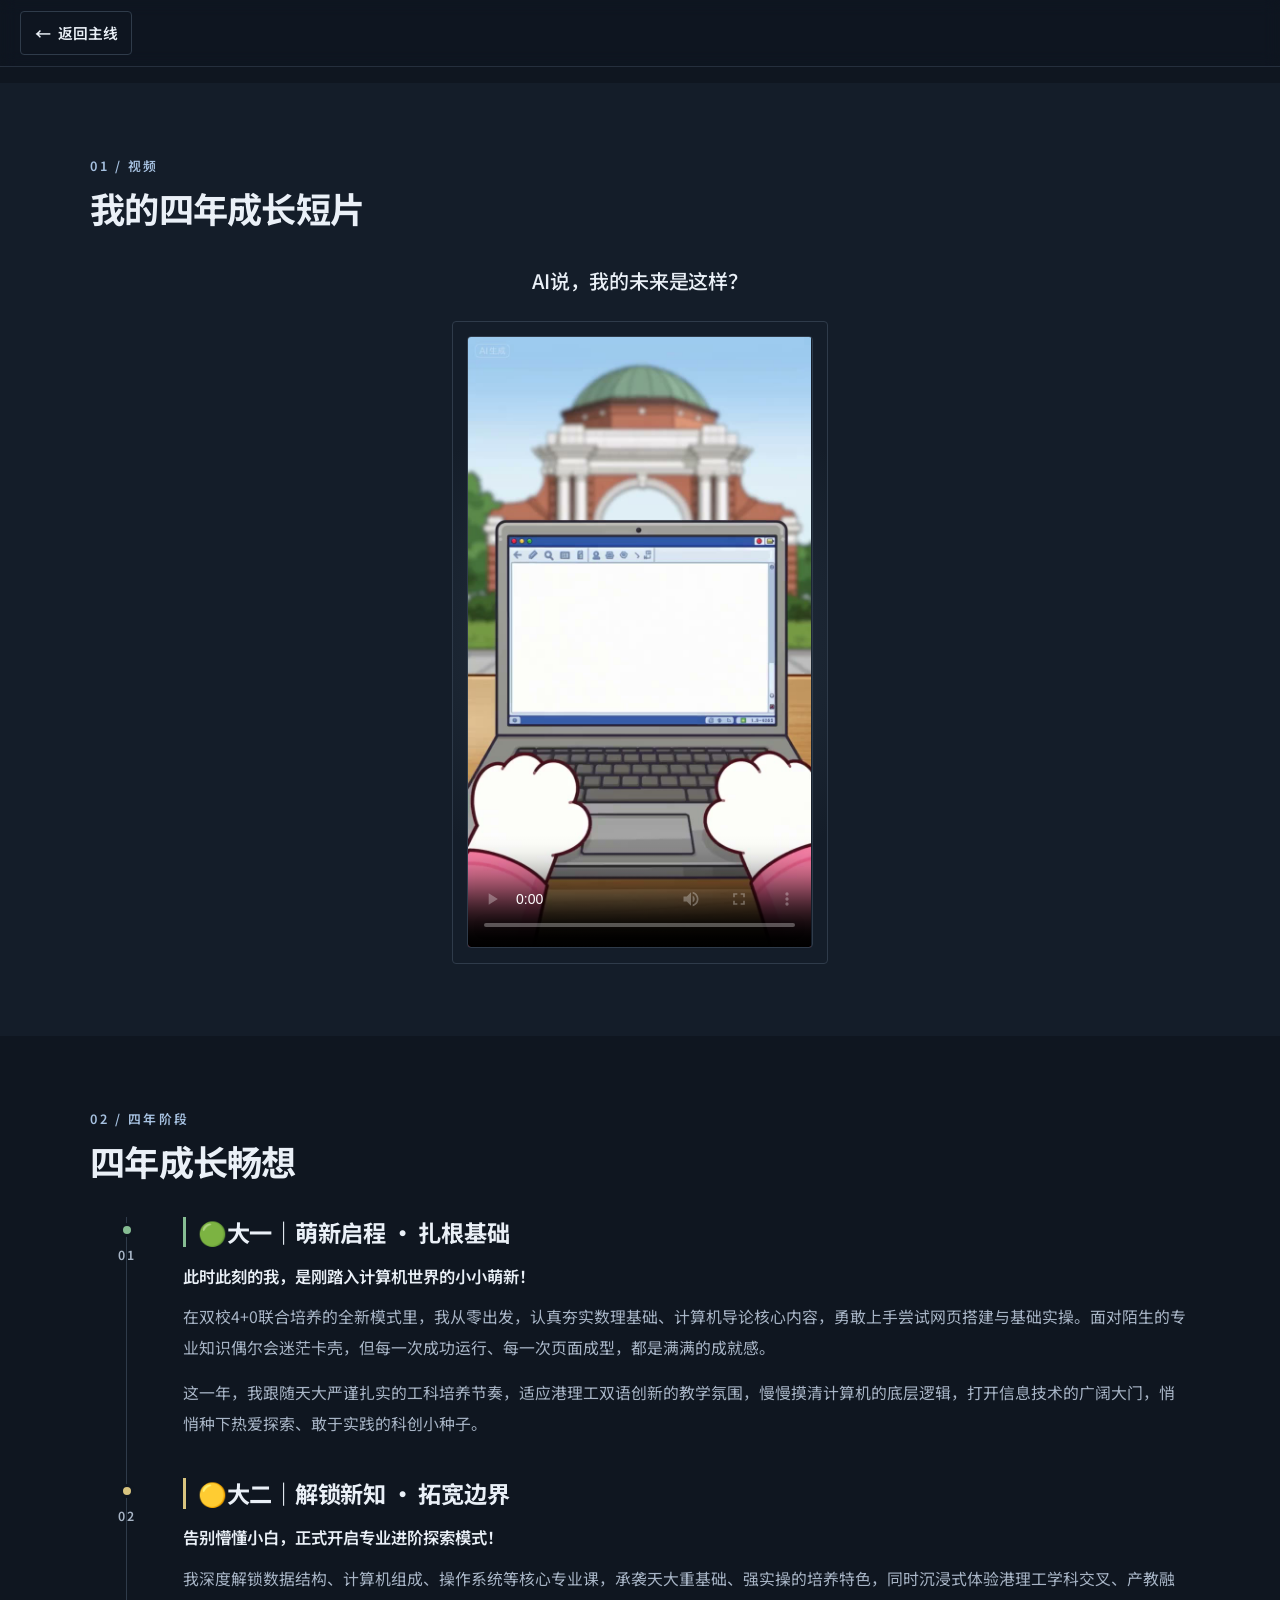
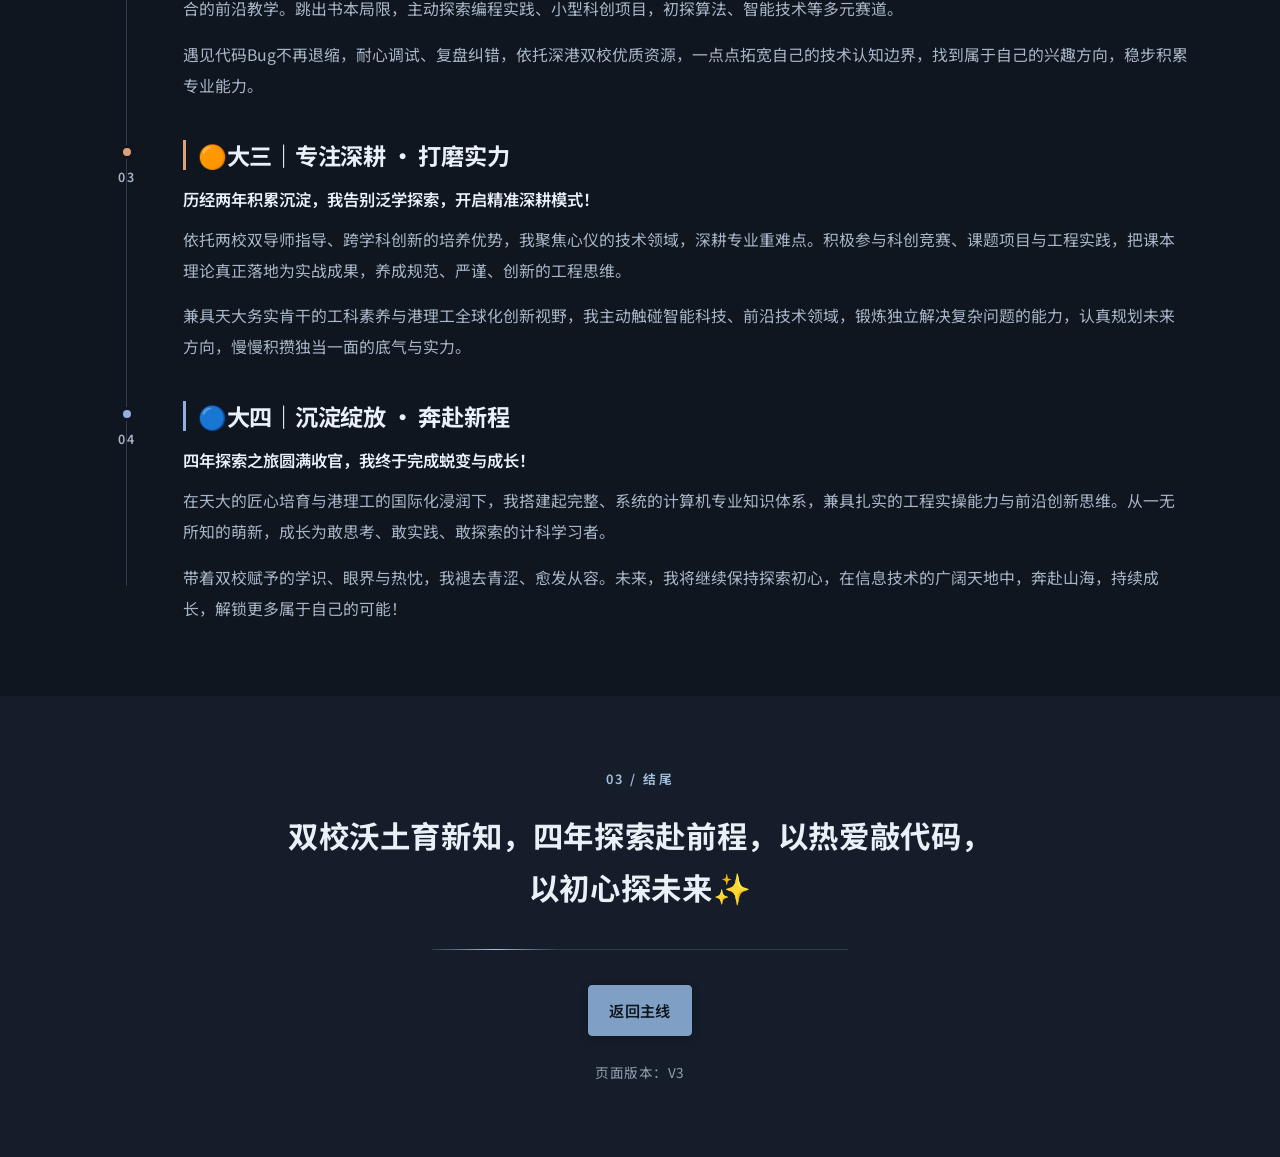
==== commit ecf56ccf: "轮33（USR-44/45）：桌面档触控目标补 >=44px；三副页补版本标记；清 index/style 陈旧注释；修正 living-room.js 与 feedback.js 的错误翻译规则（去" ====
--- a/journey.html
+++ b/journey.html
@@ -143,6 +143,7 @@
           <p class="joutro__back" data-reveal>
             <a class="btn btn--primary" href="index.html#timeline">返回主线</a>
           </p>
+          <p class="page-ver">页面版本：V3</p>
         </div>
       </div>
     </section>
--- a/css/style.css
+++ b/css/style.css
@@ -161,7 +161,7 @@
 }
 
 html {
-  scroll-behavior: auto; /* V1 不加平滑滚动（V2 美化） */
+  scroll-behavior: auto; /* 未做平滑滚动：V1 起即为预留项，V3 仍未做（见 index.html 顶部历史注释） */
   scroll-padding-top: var(--nav-offset); /* 锚点跳转时目标内容下移，避开吸顶导航 */
 }
 
@@ -1797,6 +1797,18 @@
   font-weight: 600;
   color: var(--color-accent-strong);
   margin-bottom: 0.4rem;
+}
+
+/* ---------- 副页版本标记（轮33 · USR-44） ----------
+   journey / music / life 三个副页没有完整页脚，只在各自 outro 末尾标一行版本。
+   比 .footer__version 更轻：居中、弱化颜色，不与正文抢注意力。 */
+.page-ver {
+  margin: 1.6rem 0 0;
+  text-align: center;
+  font-size: 0.85rem;
+  letter-spacing: 0.04em;
+  color: var(--color-text-muted);
+  opacity: 0.85;
 }
 
 .footer__email {
@@ -1961,6 +1973,27 @@
   }
 }
 
+/* ---------- 桌面档触控目标：≥1101px 补 ≥44px（轮33 · USR-44） ----------
+   轮31b 那套只覆盖了 769~1100px 平板带，桌面档仍是原尺寸：1366×768 实测
+   .theme-switch__btn 66×37、.btn 80×37、.quick-btn 74×35（共 11 个），均低于 Apple HIG 建议的 44px。
+   桌面虽以鼠标为主，但触控笔记本 / 外接触屏同样落在此档，故补同一套规则（2.75rem = 44px）。
+   .nav-toggle 在 ≥1101px 已被折叠隐藏，无需处理。
+   顶栏内容最高者本就是已抬到 44px 的 .brand，故不改变顶栏高度与 --nav-offset。 */
+@media (min-width: 1101px) {
+  .btn,
+  .quick-btn {
+    min-height: 2.75rem;
+  }
+
+  /* 主题开关：与同排按钮一致的触控高度；宽度与滑块按原作 125×70 等比放大
+     （44 × 125/70 ≈ 78.6px；56 × 44/70 ≈ 35.2px） */
+  .theme-switch {
+    --sw-w: 4.9rem;
+    --sw-h: 2.75rem;
+    --sw-knob: 35px;
+  }
+}
+
 /* ---------- 关于我：窄屏让位（≤ 1199px） ----------
    轮12b：斜切描边是「卡片外扩 0.4rem 后剪切 15°」，剪切会把描边的横向包围盒再撑开
    ≈ (描边高 − 2×3.6rem) × tan15° ÷ 2 ≈ 22~27px。1440px 视口区块两侧各有 162.5px 余量，
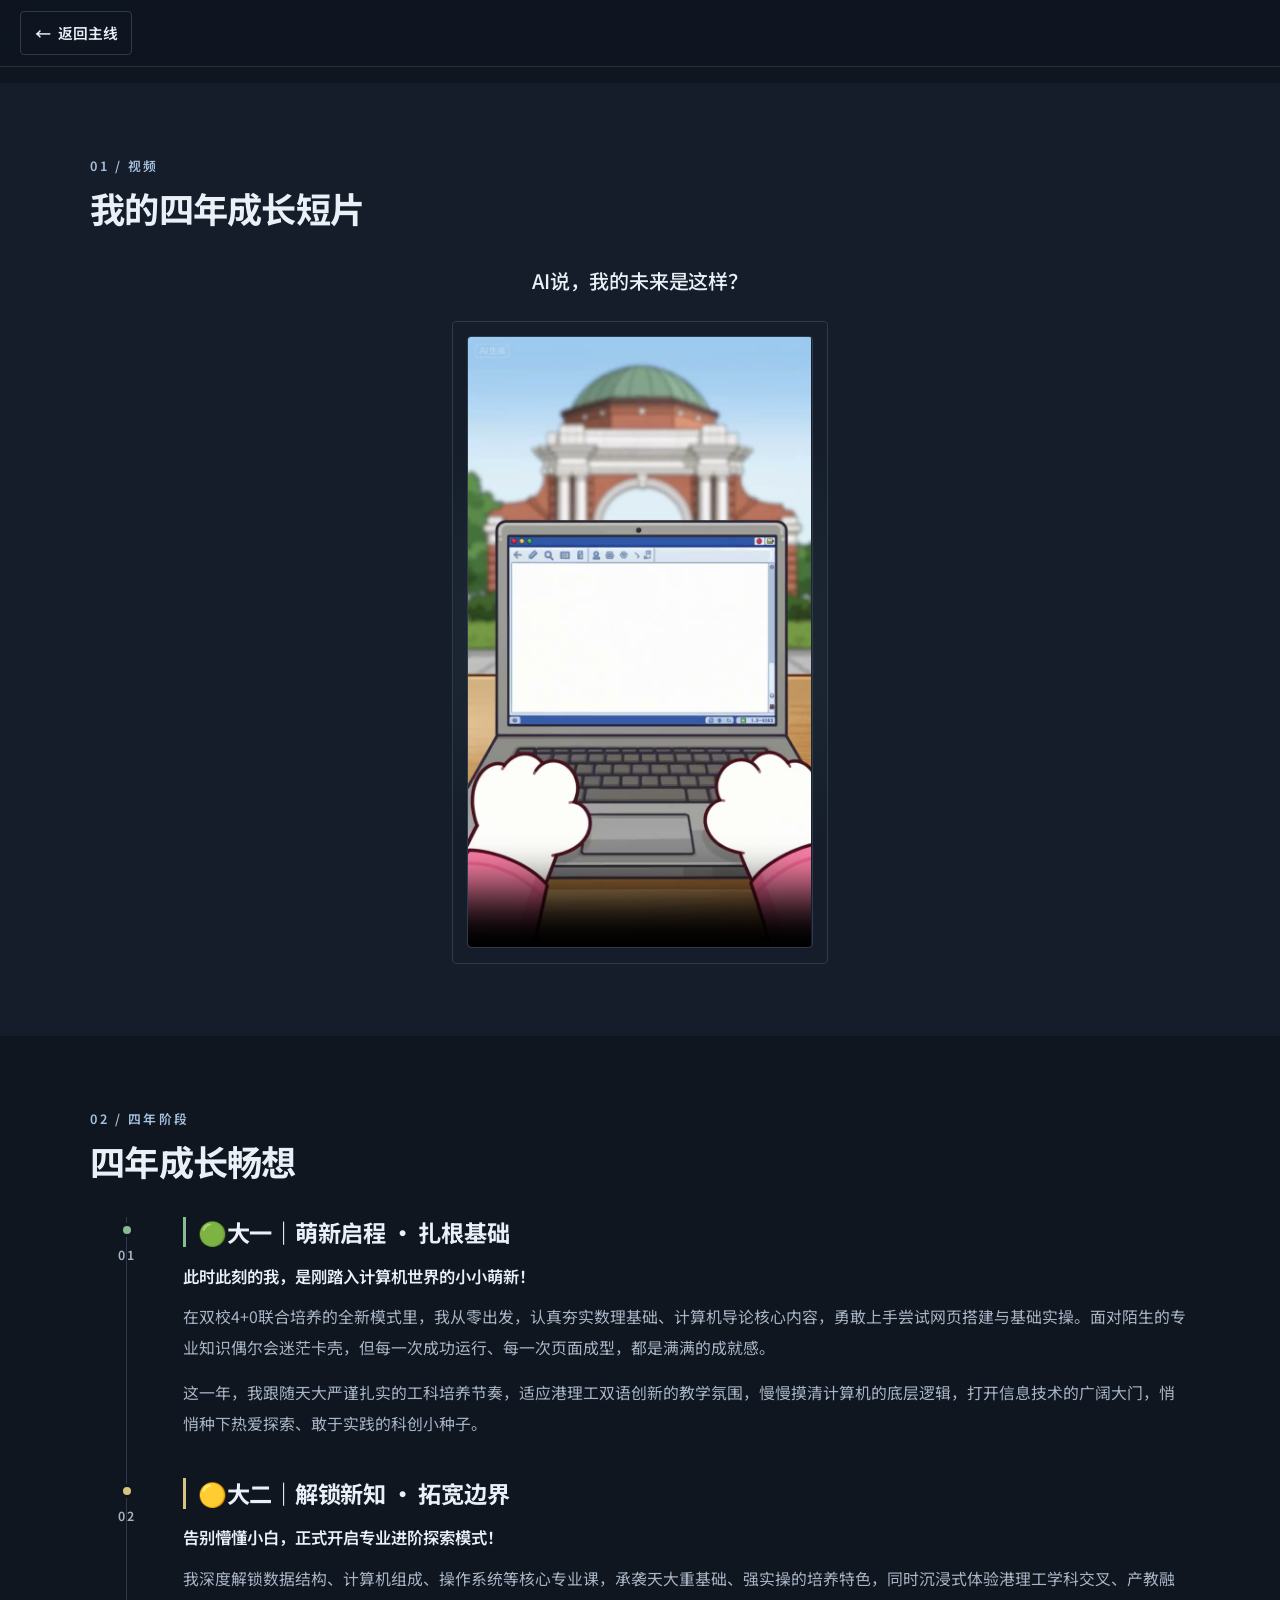
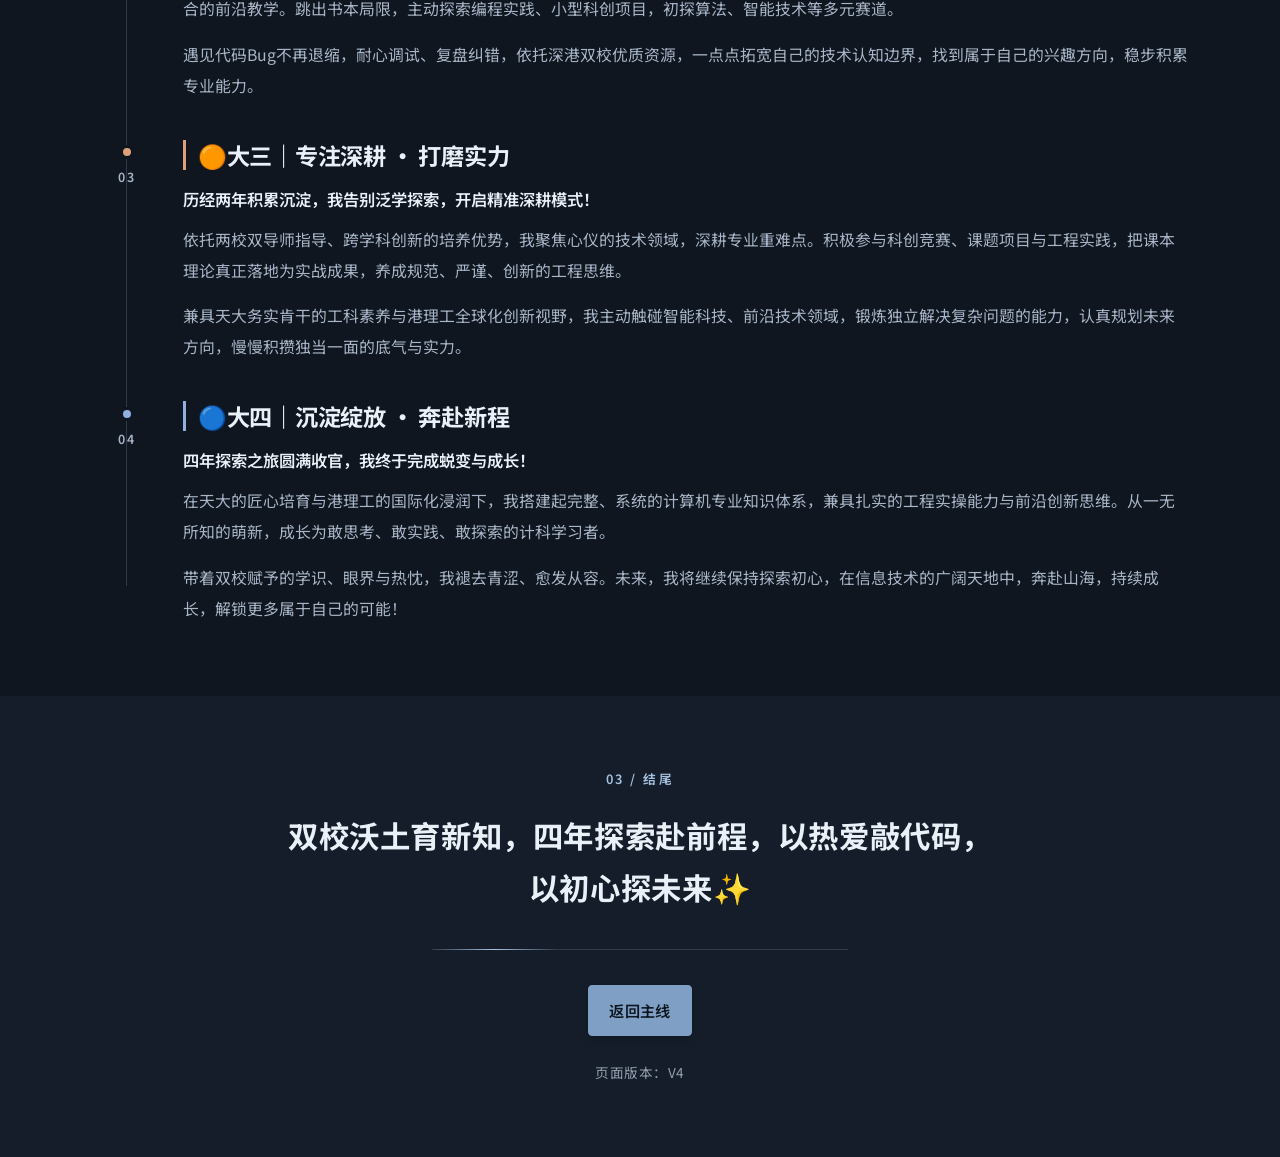
==== commit a2fdc15e: "轮37（V4 收尾项 S-1/S-2/S-3）：全站可见版本标记随页面进入 V4 —— index.html 36979 -> 37054 B（+75 / 630 -> 631 行 · LF · 8D" ====
--- a/journey.html
+++ b/journey.html
@@ -143,7 +143,7 @@
           <p class="joutro__back" data-reveal>
             <a class="btn btn--primary" href="index.html#timeline">返回主线</a>
           </p>
-          <p class="page-ver">页面版本：V3</p>
+          <p class="page-ver">页面版本：V4</p>
         </div>
       </div>
     </section>
